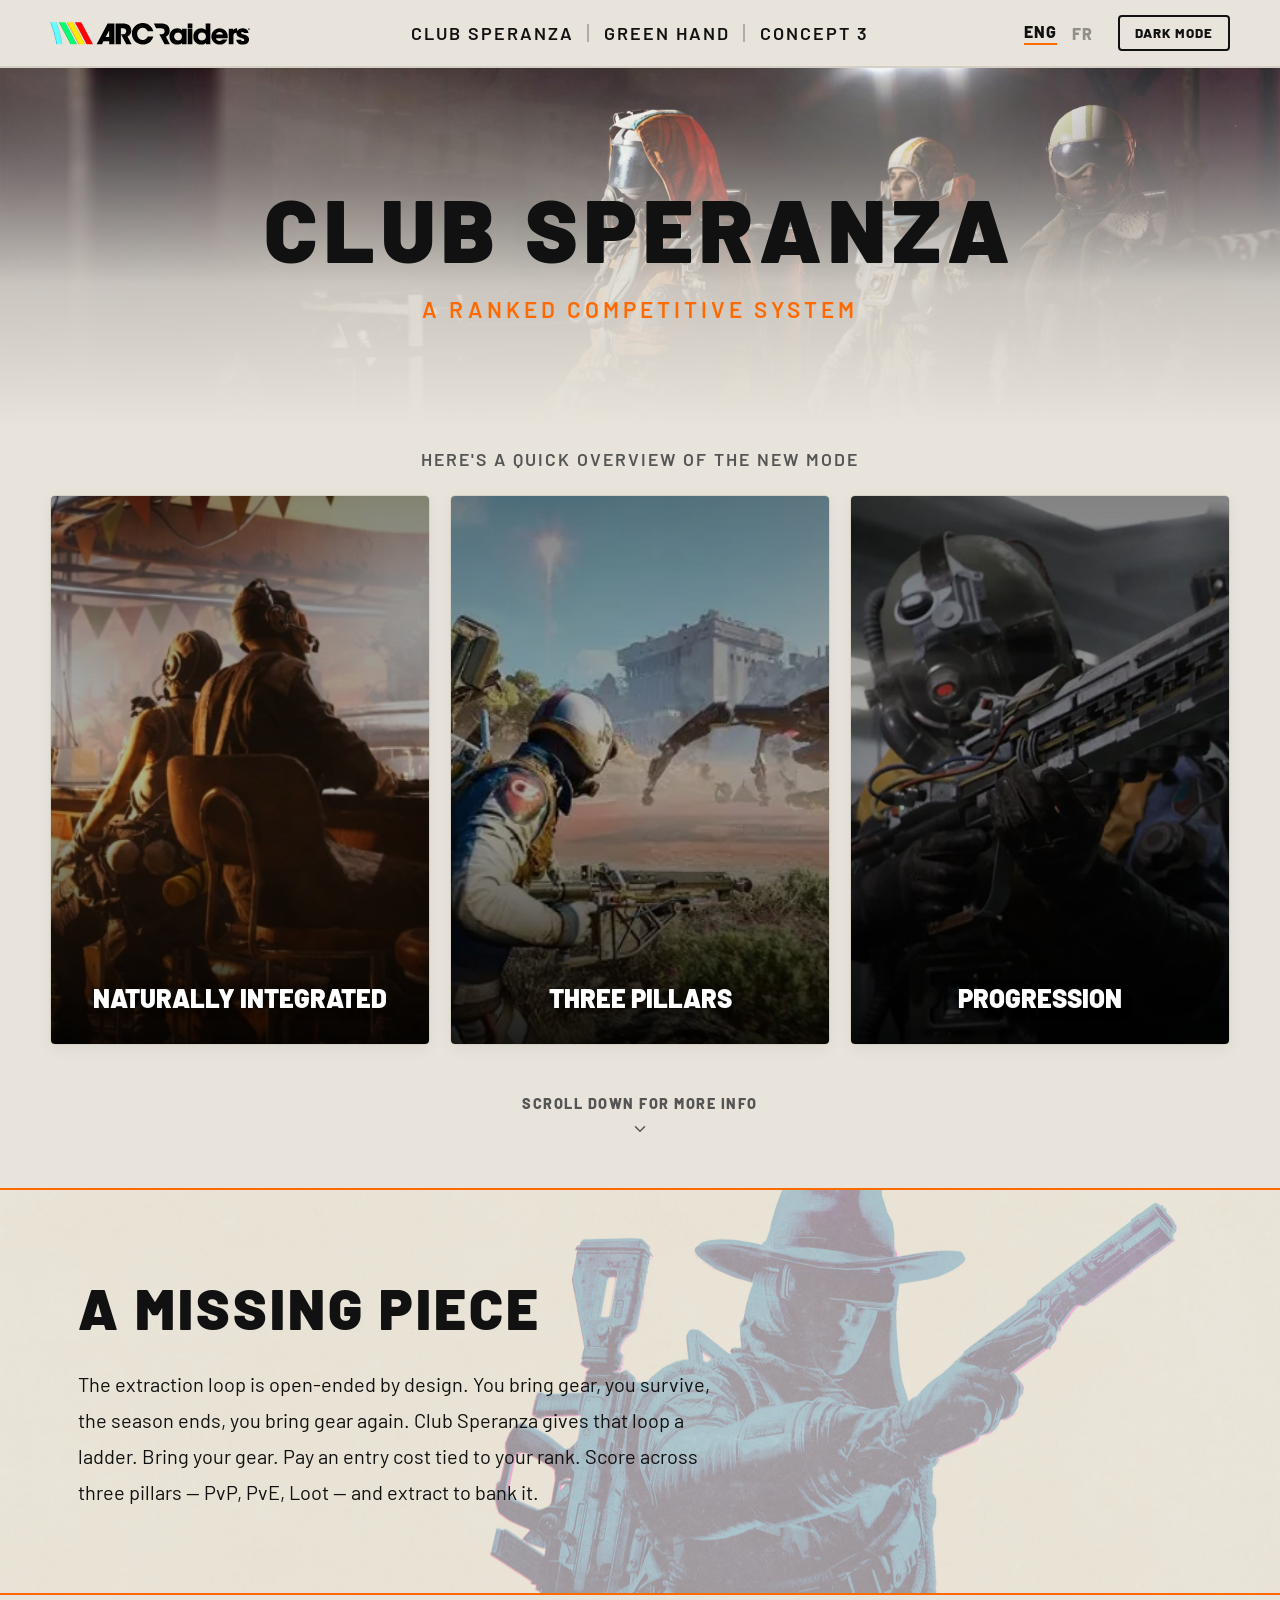
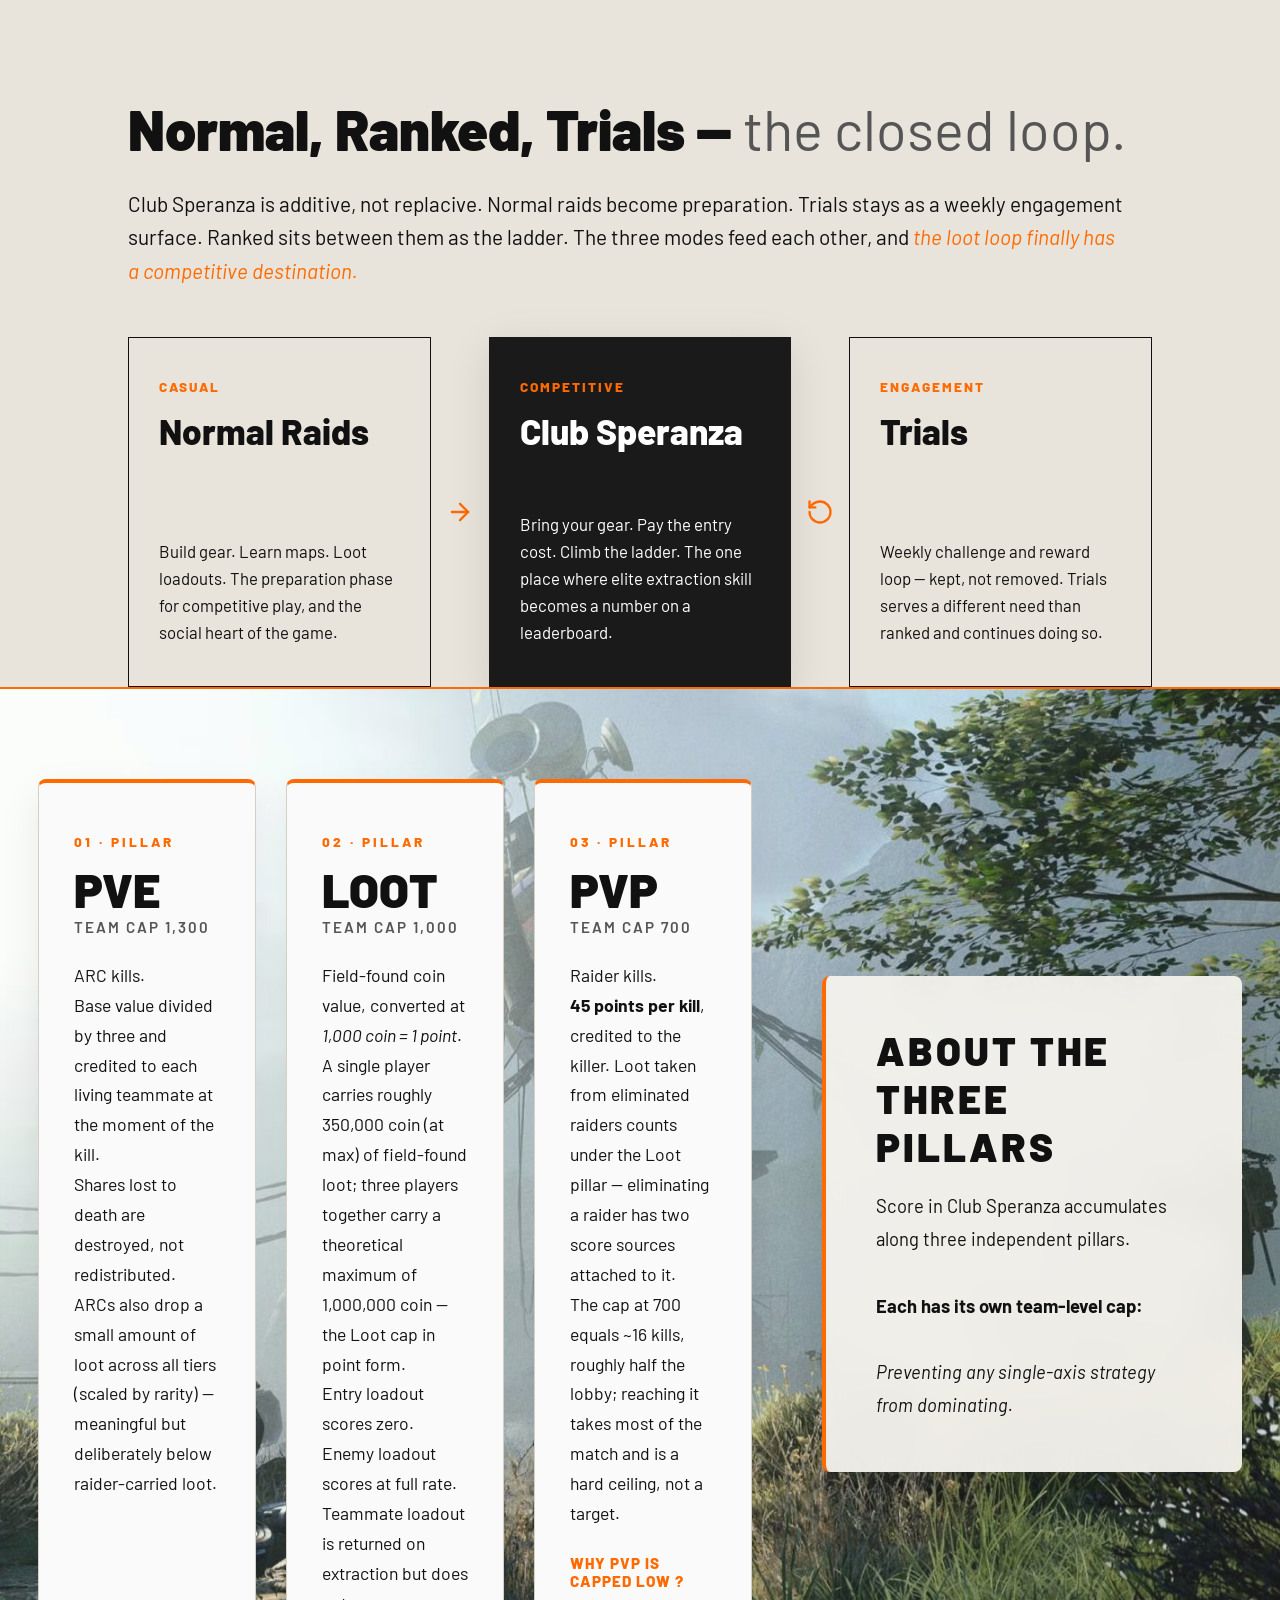
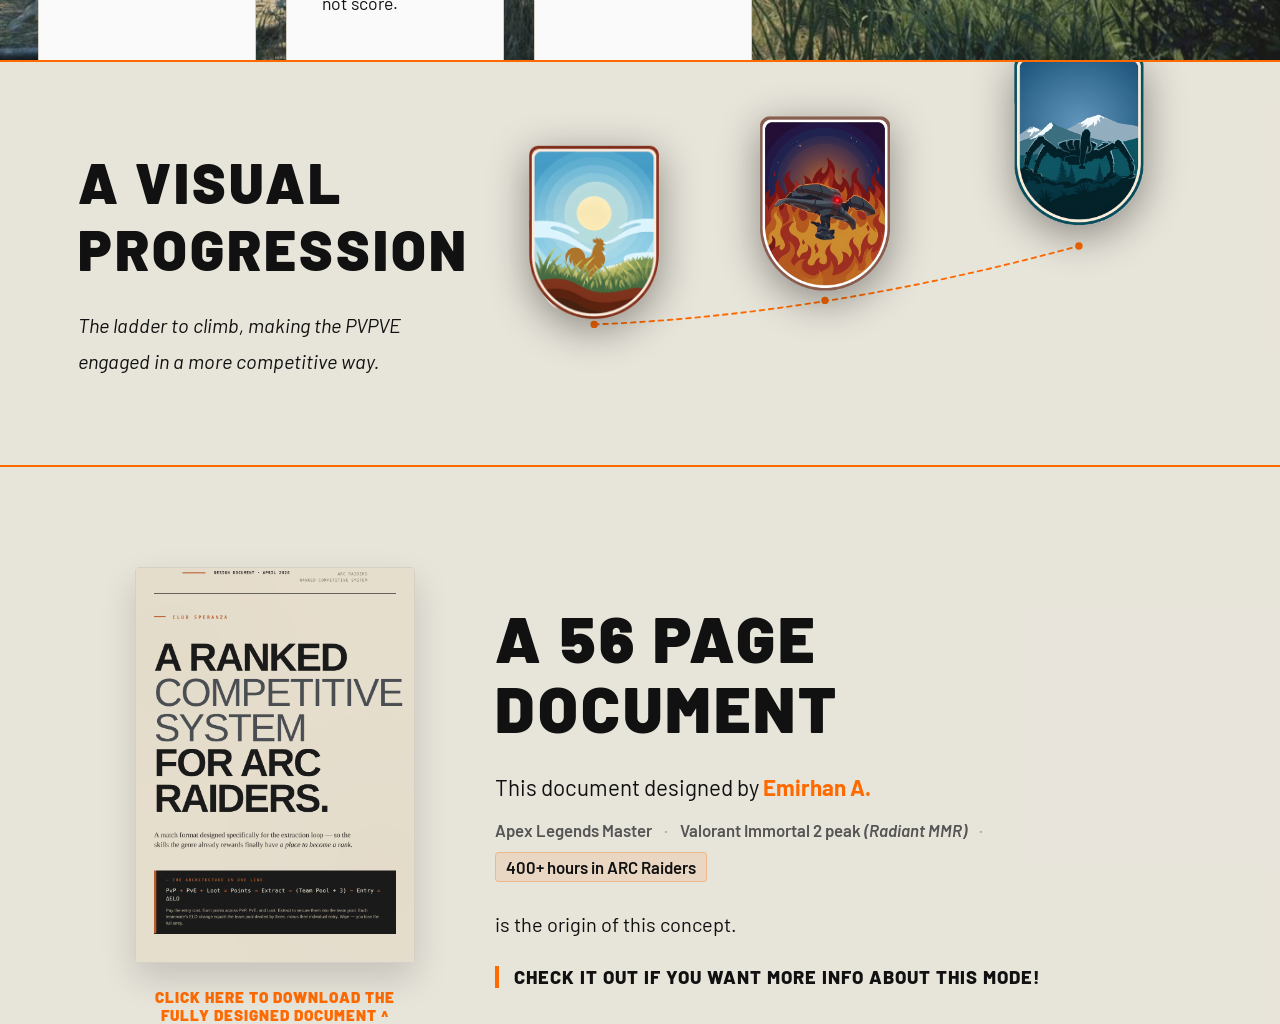
==== index.html @ 4059cde0 "first commit" ====
<!DOCTYPE html>
<html lang="en">
<head>
    <meta charset="UTF-8">
    <meta name="viewport" content="width=device-width, initial-scale=1.0">
    <title>Concepts | Arc Raiders</title>
    
    <link rel="preconnect" href="https://fonts.googleapis.com">
    <link rel="preconnect" href="https://fonts.gstatic.com" crossorigin>
    <link href="https://fonts.googleapis.com/css2?family=Barlow:wght@400;500;600;800;900&display=swap" rel="stylesheet">
    
    <link rel="stylesheet" href="style.css">
</head>
<body>

<nav>
        <div class="nav-logo-container">
            <div class="dynamic-logo"></div>
        </div>
<div class="nav-links">
    <a href="index.html" class="nav-speranza">Club Speranza</a>
    <a href="concept2.html" class="nav-concept2">Green Hand</a>
    <a href="concept3.html" class="nav-concept3">Concept 3</a>
</div>
        <div class="nav-spacer" style="display: flex; align-items: center; justify-content: flex-end;">
            <div class="lang-flags">
                <span class="flag active" title="English">ENG</span>
                <a href="index-fr.html" style="text-decoration: none; color: inherit;">
                    <span class="flag" title="Français">FR</span>
                </a>
            </div>
            <button class="theme-btn" id="theme-toggle">Dark Mode</button>
        </div>
    </nav>

    <header class="hero-container">
        <div class="hero-bg"></div>
        <h1>Club Speranza</h1>
        <h2>A RANKED COMPETITIVE SYSTEM</h2>
    </header>

    <div class="overview-text">
        here's a quick overview of the new mode
    </div>

    <section class="concept-grid" id="grid">
        <div class="card" style="--card-bg-img: url('HC1.webp');">
            <h3>NATURALLY INTEGRATED</h3>
            <div class="card-info">
                <p>New mode<br>Trials still exist</p>
                <p style="margin-top: 15px; font-size: 0.85em; color: var(--accent);">Click to read more</p>
            </div>
        </div>

        <div class="card" style="--card-bg-img: url('HC2.webp');">
            <h3>THREE PILLARS</h3>
            <div class="card-info">
                <p>Player Vs Environment<br>Player Vs Player<br>Looting</p>
                <p style="margin-top: 15px; font-size: 0.85em; color: var(--accent);">Click to read more</p>
            </div>
        </div>
        
        <div class="card" style="--card-bg-img: url('HC3.webp');">
            <h3>PROGRESSION</h3>
            <div class="card-info">
                <p>A ladder to show your skills<br>Engaging the PVP community</p>
                <p style="margin-top: 15px; font-size: 0.85em; color: var(--accent);">Click to read more</p>
            </div>
        </div>
    </section>

    <div class="scroll-indicator">
        <span>scroll down for more info</span>
        <svg viewBox="0 0 24 24" fill="none" stroke="currentColor" stroke-width="2" stroke-linecap="round" stroke-linejoin="round">
            <polyline points="6 9 12 15 18 9"></polyline>
        </svg>
    </div>

    <!-- FENÊTRE 1 -->
    <section class="info-section align-left" style="background: url('three_pillars_info.png') center 15%/cover no-repeat;">
        <div class="info-content">
            <h2>A MISSING PIECE</h2>
            <p class="intro-text">The extraction loop is open-ended by design. You bring gear, you survive, the season ends, you bring gear again. Club Speranza gives that loop a ladder. Bring your gear. Pay an entry cost tied to your rank. Score across three pillars — PvP, PvE, Loot — and extract to bank it.</p>
        </div>
    </section>

    <!-- FENÊTRE TRIALS -->
    <section id="section-trials" class="info-section align-center window-trials">
        <div class="info-content">
            <div class="trials-header">
                <h2 class="trials-title">Normal, Ranked, Trials &mdash; <span>the closed loop.</span></h2>
                <p class="trials-desc">Club Speranza is additive, not replacive. Normal raids become preparation. Trials stays as a weekly engagement surface. Ranked sits between them as the ladder. The three modes feed each other, and <em>the loot loop finally has a competitive destination.</em></p>
            </div>
            
            <div class="loop-container">
                <div class="loop-card light">
                    <div class="loop-card-eyebrow">CASUAL</div>
                    <h4>Normal Raids</h4>
                    <p>Build gear. Learn maps. Loot loadouts. The preparation phase for competitive play, and the social heart of the game.</p>
                </div>
                
                <div class="loop-connector">
                    <svg viewBox="0 0 24 24" fill="none" stroke="currentColor" stroke-width="2" stroke-linecap="round" stroke-linejoin="round">
                        <line x1="5" y1="12" x2="19" y2="12"></line>
                        <polyline points="12 5 19 12 12 19"></polyline>
                    </svg>
                </div>
                
                <div class="loop-card dark">
                    <div class="loop-card-eyebrow">COMPETITIVE</div>
                    <h4>Club Speranza</h4>
                    <p>Bring your gear. Pay the entry cost. Climb the ladder. The one place where elite extraction skill becomes a number on a leaderboard.</p>
                </div>
                
                <div class="loop-connector">
                    <svg viewBox="0 0 24 24" fill="none" stroke="currentColor" stroke-width="2" stroke-linecap="round" stroke-linejoin="round">
                        <path d="M3 12a9 9 0 1 0 9-9 9.75 9.75 0 0 0-6.74 2.74L3 8"></path>
                        <path d="M3 3v5h5"></path>
                    </svg>
                </div>
                
                <div class="loop-card light">
                    <div class="loop-card-eyebrow">ENGAGEMENT</div>
                    <h4>Trials</h4>
                    <p>Weekly challenge and reward loop &mdash; kept, not removed. Trials serves a different need than ranked and continues doing so.</p>
                </div>
            </div>
        </div>
    </section>

    <!-- FENÊTRE 2 (Piliers) -->
    <section id="section-pillars" class="info-section align-center window-2" style="background: url('window2_BG.avif') center/cover no-repeat;">
        <div class="info-content">
            <div class="window-2-layout">
                <div class="schema-container">
                    <div class="schema-column">
                        <div class="schema-eyebrow">01 &middot; PILLAR</div>
                        <h3 class="schema-title">PVE</h3>
                        <div class="schema-subtitle">TEAM CAP 1,300</div>
                        <p class="schema-text">ARC kills. <br> Base value divided by three and credited to each living teammate at the moment of the kill. <br> Shares lost to death are destroyed, not redistributed. <br> ARCs also drop a small amount of loot across all tiers (scaled by rarity) — meaningful but deliberately below raider-carried loot.</p>
                    </div>
                    
                    <div class="schema-column">
                        <div class="schema-eyebrow">02 &middot; PILLAR</div>
                        <h3 class="schema-title">LOOT</h3>
                        <div class="schema-subtitle">TEAM CAP 1,000</div>
                        <p class="schema-text">Field-found coin value, converted at <em>1,000 coin = 1 point</em>.<br> A single player carries roughly 350,000 coin (at max) of field-found loot; three players together carry a theoretical maximum of 1,000,000 coin — the Loot cap in point form. <br> Entry loadout scores zero. Enemy loadout scores at full rate. Teammate loadout is returned on extraction but does not score.</p>
                    </div>

                    <div class="schema-column">
                        <div class="schema-eyebrow">03 &middot; PILLAR</div>
                        <h3 class="schema-title">PVP</h3>
                        <div class="schema-subtitle">TEAM CAP 700</div>
                        <p class="schema-text">Raider kills. <br><strong>45 points per kill</strong>, credited to the killer. Loot taken from eliminated raiders counts under the Loot pillar — eliminating a raider has two score sources attached to it. <br>The cap at 700 equals ~16 kills, roughly half the lobby; reaching it takes most of the match and is a hard ceiling, not a target.</p>
                        <a class="pvp-link" id="openModalBtn">WHY PVP IS CAPPED LOW ?</a>
                    </div>
                </div>

                <div class="glass-panel">
                    <h2>ABOUT THE THREE PILLARS</h2>
                    <p class="intro-text">Score in Club Speranza accumulates along three independent pillars. <br><br> <strong> Each has its own team-level cap: </strong> <br> <br> <em>Preventing any single-axis strategy from dominating. </em></p>
                </div>
            </div>
        </div>
    </section>

    <!-- FENÊTRE 3 (Progression Visuelle) -->
    <section id="section-progression" class="info-section align-left" style="background: url('image_fenetre_3.jpg') center/cover no-repeat;">
        <div class="info-content progression-layout" style="max-width: 1600px; width: 100%;">
            <div class="progression-text">
                <h2>A VISUAL PROGRESSION</h2>
                <p class="intro-text"> <em>The ladder to climb, making the PVPVE engaged in a more competitive way.</em> </p>
            </div>

            <div class="progression-visual">
                <svg class="progression-svg" viewBox="0 0 1200 300" fill="none" xmlns="http://www.w3.org/2000/svg">
                    <path d="M100 250 Q 600 230 1150 80" stroke="var(--accent)" stroke-width="4" stroke-linecap="round" stroke-dasharray="10 10" />
                    <circle cx="100" cy="250" r="8" fill="var(--accent)" />
                    <circle cx="600" cy="198" r="8" fill="var(--accent)" />
                    <circle cx="1150" cy="80" r="8" fill="var(--accent)" />
                </svg>
                <div class="rank-node node-1"><img src="rank1.png" alt="Rank 1"></div>
                <div class="rank-node node-2"><img src="rank2.png" alt="Rank 2"></div>
                <div class="rank-node node-3"><img src="rank3.png" alt="Rank 3"></div>
            </div>
        </div>
    </section>

    <!-- FENÊTRE 4 (DOCUMENT REFORMATÉ) -->
    <section class="info-section align-center" style="background: url('image_fenetre_4.jpg') center/cover no-repeat;">
        <div class="info-content document-layout" style="max-width: 1400px; width: 100%;">
            <div class="doc-preview-wrapper">
                <a href="https://verbena-feet-dc8.notion.site/CLUB-SPERANZA-34d575282c1d80d6af1ee94a0f408c56" class="doc-image-link" target="_blank">
                    <img src="FullDoc.png" alt="Document Preview" class="doc-image">
                </a>
                <span class="doc-caption">CLICK HERE TO DOWNLOAD THE FULLY DESIGNED DOCUMENT ^</span>
            </div>

            <div class="doc-text-wrapper">
                <h2>A 56 PAGE<br>DOCUMENT</h2>
                <p class="doc-author">This document designed by <strong>Emirhan A.</strong></p>
                <div class="doc-credentials">
                    <span>Apex Legends Master</span>
                    <span class="dot">&middot;</span>
                    <span>Valorant Immortal 2 peak <em>(Radiant MMR)</em></span>
                    <span class="dot">&middot;</span>
                    <span class="highlight">400+ hours in ARC Raiders</span>
                </div>
                <p class="doc-body-text">is the origin of this concept.</p>
                <p class="doc-cta-text">Check it out if you want more info about this mode!</p>
            </div>
        </div>
    </section>

    <!-- MODAL -->
    <div id="pvpModal" class="modal">
        <div class="modal-content">
            <span class="close-btn" id="closeModalBtn">&times;</span>
            <div class="modal-title"><span>WHY PVP IS CAPPED LOW</span> &ndash; NATURAL CONTACT, NOT A FARMING SURFACE</div>
            <p class="modal-text">The lowest cap is deliberate. PvP is designed as <em>natural contact</em>, not a strategy. Kills happen because teams rotate, courier, intercept — not because a team chose PvP as its scoring path. If PvP were uncapped or the highest pillar, the mode collapses into a team-deathmatch where raider-killing is the only thing that matters; the rest of the system becomes decoration. The cap ratio (PvE 1,300 > Loot 1,000 > PvP 700) teaches the player which axis to prioritise without ever writing a rule. A team that plays all three pillars together beats a team that leans on any one.</p>
        </div>
    </div>

    <!-- NAVIGATION FLOTTANTE -->
    <div class="floating-nav" id="floatingNav">
        <div class="nav-dot" data-target="section-trials"><span class="dot-label">Naturally Integrated</span></div>
        <div class="nav-dot" data-target="section-pillars"><span class="dot-label">Three Pillars</span></div>
        <div class="nav-dot" data-target="section-progression"><span class="dot-label">Progression</span></div>
    </div>

    <script>
        const cards = document.querySelectorAll('.card');
        cards.forEach((card, index) => {
            card.addEventListener('click', function(e) {
                const targets = ['section-trials', 'section-pillars', 'section-progression'];
                const targetElement = document.getElementById(targets[index]);
                if (targetElement) { targetElement.scrollIntoView({ behavior: 'smooth', block: 'center' }); }
            });
        });

        const themeToggleBtn = document.getElementById('theme-toggle');
        themeToggleBtn.addEventListener('click', function() {
            document.body.classList.toggle('dark-theme');
            themeToggleBtn.textContent = document.body.classList.contains('dark-theme') ? 'Light Mode' : 'Dark Mode';
        });

        const infoContents = document.querySelectorAll('.info-content');
        const observerOptions = { root: null, rootMargin: '0px', threshold: 0.1 };
        const observer = new IntersectionObserver((entries) => {
            entries.forEach(entry => {
                if (entry.isIntersecting) { entry.target.classList.add('is-visible'); } 
                else { entry.target.classList.remove('is-visible'); }
            });
        }, observerOptions);
        infoContents.forEach(content => observer.observe(content));

        const modal = document.getElementById("pvpModal");
        const openBtn = document.getElementById("openModalBtn");
        const closeBtn = document.getElementById("closeModalBtn");
        if(openBtn) { openBtn.addEventListener('click', (e) => { e.preventDefault(); modal.classList.add('show'); }); }
        closeBtn.addEventListener('click', () => modal.classList.remove('show'));
        window.addEventListener('click', (e) => { if (e.target === modal) modal.classList.remove('show'); });

        const floatingNav = document.getElementById('floatingNav');
        const scrollIndicator = document.querySelector('.scroll-indicator');
        const navDots = document.querySelectorAll('.nav-dot');
        const sections = [ document.getElementById('section-trials'), document.getElementById('section-pillars'), document.getElementById('section-progression') ];

        window.addEventListener('scroll', () => {
            if (scrollIndicator.getBoundingClientRect().top < 0) { floatingNav.classList.add('is-visible'); } 
            else { floatingNav.classList.remove('is-visible'); }

            let currentSectionId = '';
            sections.forEach(section => {
                if (!section) return;
                if (pageYOffset >= (section.offsetTop - window.innerHeight / 2)) { currentSectionId = section.getAttribute('id'); }
            });

            navDots.forEach(dot => {
                dot.classList.remove('active');
                if (dot.getAttribute('data-target') === currentSectionId) { dot.classList.add('active'); }
            });
        });

        navDots.forEach(dot => {
            dot.addEventListener('click', () => {
                const targetSection = document.getElementById(dot.getAttribute('data-target'));
                if (targetSection) { targetSection.scrollIntoView({ behavior: 'smooth', block: 'center' }); }
            });
        });
    </script>
</body>
</html>
---- style.css ----
/* --- VARIABLES CSS --- */
/* --- VARIABLES GLOBALES --- */
:root {
    /* Uniquement les chiffres ici */
    --accent-rgb: 255, 106, 0; 
    
    --bg-main: #E8E4DB;
    --text-main: #111111;
    --text-muted: #555555;
    --nav-bg: #E8E4DB;
    --nav-border: #D5D0C5;
    --nav-separator: #B0ADA5;
    --card-bg-closed: #FAFAFA;
    --card-border: #D5D0C5;
    --hero-grad-top: rgba(232, 228, 219, 0); 
    --hero-grad-bottom: rgba(232, 228, 219, 1);
    --info-overlay: rgba(232, 228, 219, 0.60); 
    --shadow-light: rgba(0, 0, 0, 0.05);
    --logo-image: url('logo-noir.svg'); 
    --glass-bg: rgba(245, 243, 238, 0.95);
}

/* --- LE SECRET EST ICI : Le calcul se fait sur le body --- */
body {
    --accent: rgb(var(--accent-rgb));
    --shadow-strong: rgba(var(--accent-rgb), 0.15);
    
    font-family: 'Barlow', sans-serif; 
    background-color: var(--bg-main); 
    color: var(--text-main);
    overflow-x: hidden;
    overflow-y: scroll; 
    transition: background-color 0.4s ease, color 0.4s ease; 
}

body.dark-theme {
    --bg-main: #0a0a0a;
    --text-main: #f4f4f4;
    --text-muted: #aaaaaa;
    --nav-bg: #111111;
    --nav-border: #333333;
    --nav-separator: #555555;
    --card-bg-closed: #1a1a1a;
    --card-border: #333333;
    --hero-grad-top: rgba(10, 10, 10, 0);
    --hero-grad-bottom: rgba(10, 10, 10, 1);
    --info-overlay: rgba(10, 10, 10, 0.60); 
    --shadow-light: rgba(0, 0, 0, 0.2);
    /* Recalcul de l'ombre en mode sombre[cite: 7] */
    --shadow-strong: rgba(var(--accent-rgb), 0.25); 
    --logo-image: url('logo-blanc.svg'); 
    --glass-bg: rgba(17, 17, 17, 0.95);
}

/* --- RESET ET POLICES --- */
* { margin: 0; padding: 0; box-sizing: border-box; }
html { scroll-behavior: smooth; }
body {
    font-family: 'Barlow', sans-serif; 
    background-color: var(--bg-main); 
    color: var(--text-main);
    overflow-x: hidden;
    overflow-y: scroll; 
    transition: background-color 0.4s ease, color 0.4s ease; 
}

/* --- BARRE DE SLIDE --- */
::-webkit-scrollbar { width: 8px; }
::-webkit-scrollbar-track { background: var(--nav-bg); border-left: 1px solid var(--nav-border); }
::-webkit-scrollbar-thumb { background: var(--accent); border-radius: 0; }
::-webkit-scrollbar-thumb:hover { 
    background: rgba(var(--accent-rgb), 0.8); 
}



/* -------------------------------------------------------------- */



/* Thème spécifique pour la Greenhouse */
.theme-greenhouse {
    --accent-rgb: 67, 192, 92;
}



/* -------------------------------------------------------------- */





/* --- COULEURS DE SURVOL SPÉCIFIQUES --- */

/* Club Speranza devient Orange au survol */
.nav-speranza:hover { 
    color: #ff6a00 !important; 
}

/* Concept 2 devient Vert au survol */
.nav-concept2:hover { 
    color: #43c05c !important; 
}

/* Concept 3 (exemple en Bleu raider) au survol */
.nav-concept3:hover { 
    color: #00a2ed !important; 
}














/* --- BARRE DE NAVIGATION --- */
nav {
    background-color: var(--nav-bg);
    padding: 15px 50px;
    display: flex;
    justify-content: space-between; 
    align-items: center;
    border-bottom: 2px solid var(--nav-border);
    position: sticky;
    top: 0;
    z-index: 100;
    transition: background-color 0.4s ease, border-color 0.4s ease;
}

.nav-logo-container { flex: 1; display: flex; justify-content: flex-start; }

.dynamic-logo { 
    height: 35px;
    width: 200px; 
    background-image: var(--logo-image);
    background-size: contain; 
    background-repeat: no-repeat;
    background-position: left center;
    transition: background-image 0.4s ease;
}

.nav-links { display: flex; align-items: center; gap: 30px; }
.nav-links a {
    color: var(--text-main);
    text-decoration: none; 
    text-transform: uppercase;
    letter-spacing: 2px; 
    font-size: 18px; 
    font-weight: 600; 
    transition: color 0.3s; 
    position: relative;
}
.nav-links a:hover { color: var(--accent); }
.nav-links a:not(:last-child)::after {
    content: ""; position: absolute; right: -15px; top: 50%;
    transform: translateY(-50%); height: 18px; width: 2px; 
    background-color: var(--nav-separator);
    transition: background-color 0.4s ease;
}

.nav-spacer { flex: 1; display: flex; justify-content: flex-end; }

.theme-btn {
    background: transparent; border: 2px solid var(--text-main); color: var(--text-main);
    padding: 8px 15px; font-family: 'Barlow', sans-serif; font-weight: 800;
    text-transform: uppercase; letter-spacing: 1px; cursor: pointer;
    border-radius: 4px; transition: all 0.3s ease;
}
.theme-btn:hover { background-color: var(--text-main); color: var(--bg-main); }

/* --- HERO SECTION --- */
.hero-container {
    position: relative;
    height: 40vh; 
    display: flex; flex-direction: column; justify-content: center;
    align-items: center; text-align: center; padding: 20px;
    z-index: 1;
}

.hero-bg {
    position: absolute; top: 0; left: 0; right: 0; bottom: 0;
    background-image: url('club_speranza_BG.jpg');
    background-size: cover; 
    background-position: center 40%; 
    z-index: -2;
}

.hero-container::before {
    content: ''; position: absolute; top: 0; left: 0; right: 0; bottom: 0;
    background: linear-gradient(to bottom, rgba(232, 228, 219, 0) 0%, rgba(232, 228, 219, 0.85) 60%, rgba(232, 228, 219, 1) 100%);
    z-index: -1; opacity: 1; transition: opacity 0.5s ease;
}

.hero-container::after {
    content: ''; position: absolute; top: 0; left: 0; right: 0; bottom: 0;
    background: linear-gradient(to bottom, rgba(10, 10, 10, 0) 0%, rgba(10, 10, 10, 0.85) 60%, rgba(10, 10, 10, 1) 100%);
    z-index: -1; opacity: 0; transition: opacity 0.5s ease;
}

body.dark-theme .hero-container::before { opacity: 0; }
body.dark-theme .hero-container::after { opacity: 1; }

.hero-container h1 { 
    font-size: 5.5rem; 
    text-transform: uppercase; letter-spacing: 6px; font-weight: 900; 
    margin-bottom: 15px; 
    color: var(--text-main); transition: color 0.4s ease; position: relative; z-index: 2;
}

.hero-container h2 { 
    font-size: 1.4rem; 
    color: var(--accent); 
    font-weight: 600; 
    text-transform: uppercase; 
    letter-spacing: 4px; 
    position: relative; z-index: 2;
}

/* --- TEXTES D'INDICATION --- */
.overview-text {
    text-align: center; font-size: 1.1rem; color: var(--text-muted);
    text-transform: uppercase; letter-spacing: 2px; 
    font-weight: 600; 
    margin-top: 20px; margin-bottom: 25px; 
    transition: color 0.4s ease;
}

.scroll-indicator {
    text-align: center; margin-top: 20px; margin-bottom: 50px; display: flex;
    flex-direction: column; align-items: center; gap: 8px; color: var(--text-muted);
    text-transform: uppercase; letter-spacing: 1.5px; font-size: 0.9rem;
    font-weight: 800; transition: color 0.4s ease; animation: bounce 2s infinite; 
}
.scroll-indicator svg { width: 18px; height: 18px; }

@keyframes bounce {
    0%, 20%, 50%, 80%, 100% { transform: translateY(0); }
    40% { transform: translateY(-8px); }
    60% { transform: translateY(-4px); }
}

/* --- CASES INTERACTIVES --- */
.concept-grid {
    display: flex; flex-wrap: nowrap; gap: 20px; 
    padding: 0px 50px 30px 50px; 
    justify-content: center; align-items: center; width: 100%; max-width: 1700px; margin: 0 auto;
}

.card {
    background-color: var(--card-bg-closed); width: 400px; height: 550px; 
    border: 1px solid var(--card-border); border-radius: 5px; padding: 30px; 
    display: flex; flex-direction: column; cursor: pointer;
    transition: background-color 0.4s ease, border-color 0.4s ease, box-shadow 0.4s ease;
    position: relative; overflow: hidden; transform: translateZ(0); 
    box-shadow: 0 4px 15px var(--shadow-light);
}

.card::before {
    content: ''; position: absolute;
    top: -5%; left: -5%; width: 110%; height: 110%;
    background-image: linear-gradient(to top, rgba(0,0,0,0.95) 0%, rgba(0,0,0,0.3) 50%, rgba(0,0,0,0.5) 100%), var(--card-bg-img, none);
    background-size: cover; background-position: center;
    opacity: 1; filter: blur(0px); transition: opacity 0.6s ease, filter 0.6s ease; z-index: 0;
}

.card > * { position: relative; z-index: 1; }

.card:hover { border-color: var(--accent); box-shadow: 0 10px 40px var(--shadow-strong); }

.card h3 { 
    margin-top: auto; margin-bottom: 0; font-size: 1.6rem; font-weight: 900; 
    text-transform: uppercase; white-space: normal; line-height: 1.2;
    transition: all 0.4s ease; text-align: center; width: 100%; color: #ffffff; text-shadow: 0 2px 10px rgba(0,0,0,0.8); 
}

.card:hover h3 { margin-bottom: 10px; }

.card-info {
    max-height: 0; opacity: 0; overflow: hidden; transform: translateY(10px); 
    transition: all 0.4s ease; text-align: center; width: 100%; color: #eeeeee; font-size: 1.1rem;
}

.card:hover .card-info { max-height: 150px; opacity: 1; transform: translateY(0); }

.card p { font-weight: 400; line-height: 1.5; white-space: normal; }

/* --- SECTIONS INFO MULTIPLES --- */
.info-section {
    position: relative;
    min-height: 45vh; 
    display: flex;
    flex-direction: column;
    justify-content: center;
    padding: 50px 10%; 
    border-top: 2px solid var(--accent); 
    background-color: var(--bg-main); 
    overflow: hidden; 
}

/* --- Modification de l'overlay dans style.css --- */
.info-section::before {
    content: '';
    position: absolute;
    top: 0;
    left: 0;
    right: 0;
    bottom: 0;
    background-color: var(--info-overlay);
    /* Utilise la variable ou 1 par défaut */
    opacity: var(--section-opacity, 1); 
    z-index: 1;
    transition: background-color 0.4s ease, opacity 0.4s ease;
}

.info-section.window-2 {
    min-height: 70vh;
    padding: 40px 2%; 
}

.info-section.window-2::before { background-color: rgba(232, 228, 219, 0.1); }
body.dark-theme .info-section.window-2::before { background-color: rgba(10, 10, 10, 0.2); }

.info-section.align-left { align-items: flex-start; text-align: left; }
.info-section.align-right { align-items: flex-end; text-align: right; }
.info-section.align-center { align-items: center; text-align: left; }

.info-content {
    position: relative;
    z-index: 2; 
    max-width: 650px; 
    opacity: 0;
    transition: opacity 0.8s cubic-bezier(0.25, 0.8, 0.25, 1),
                transform 0.8s cubic-bezier(0.25, 0.8, 0.25, 1);
}

.info-section.align-left .info-content { transform: translateX(-50px); }
.info-section.align-right .info-content { transform: translateX(50px); }
.info-section.align-center .info-content { transform: translateY(50px); max-width: 1850px; width: 98%; }

.info-content.is-visible {
    opacity: 1;
    transform: translate(0);
}

.info-content h2 {
    font-size: 3.5rem; text-transform: uppercase; font-weight: 900;
    letter-spacing: 3px; margin-bottom: 25px; 
    color: var(--text-main); transition: color 0.4s ease;
}

.info-content p.intro-text {
    font-size: 1.25rem; line-height: 1.8; 
    color: var(--text-main); transition: color 0.4s ease;
}

/* --- FENÊTRE TRIALS --- */
.info-section.window-trials {
    min-height: 60vh;
    background-color: var(--bg-main);
}

.info-section.window-trials::before {
    background-color: transparent; 
}

.info-section.window-trials .info-content {
    max-width: 1200px;
    width: 100%;
    text-align: left; 
}

.trials-header {
    margin-bottom: 50px;
}

.info-content h2.trials-title {
    font-size: 3.5rem;
    font-weight: 900;
    color: var(--text-main);
    margin-bottom: 25px;
    text-transform: none; 
    letter-spacing: normal;
}

.info-content h2.trials-title span {
    font-weight: 400;
    color: var(--text-muted);
}

.trials-desc {
    font-size: 1.3rem;
    line-height: 1.6;
    color: var(--text-main);
    max-width: 1000px;
}

.trials-desc em {
    color: var(--accent);
    font-style: italic;
}

.loop-container {
    display: flex;
    align-items: center;
    justify-content: space-between;
    gap: 15px;
    width: 100%;
    margin-top: 50px;
}

.loop-card {
    flex: 1;
    min-height: 350px;
    padding: 40px 30px;
    display: flex;
    flex-direction: column;
    transition: all 0.4s ease;
}

.loop-card h4 {
    font-size: 2.2rem;
    font-weight: 800;
    margin-bottom: auto; 
}

.loop-card p {
    font-size: 1.05rem;
    line-height: 1.6;
    margin-top: 40px;
}

.loop-card.light {
    background-color: transparent;
    color: var(--text-main);
    border: 1px solid var(--text-main);
}

body.dark-theme .loop-card.light {
    border-color: var(--card-border);
}

/* --- INVERSION DU DARK/LIGHT POUR LA CARTE CENTRALE --- */
.loop-card.dark {
    background-color: #1a1a1a;
    color: #ffffff;
    border: 1px solid transparent;
    box-shadow: 0 10px 40px rgba(0,0,0,0.1);
}

body.dark-theme .loop-card.dark {
    background-color: #FAFAFA; 
    color: #111111; 
    border: 1px solid var(--accent); 
    box-shadow: 0 10px 40px rgba(255, 106, 0, 0.2);
}

.loop-card-eyebrow {
    color: var(--accent);
    font-size: 0.85rem;
    font-weight: 800;
    letter-spacing: 2px;
    text-transform: uppercase;
    margin-bottom: 15px;
}

.loop-connector {
    display: flex;
    align-items: center;
    justify-content: center;
    color: var(--accent);
}

.loop-connector svg {
    width: 28px;
    height: 28px;
}

@media (max-width: 1000px) {
    .loop-container {
        flex-direction: column;
    }
    .loop-card {
        width: 100%;
        min-height: auto;
    }
    .loop-connector {
        transform: rotate(90deg);
        margin: 15px 0;
    }
}

/* --- NOUVEAU LAYOUT FENÊTRE 2 --- */
.window-2-layout {
    display: flex;
    align-items: center;
    gap: 70px;
    width: 100%;
    justify-content: space-between;
}

.schema-container {
    display: flex; 
    gap: 30px; 
    flex: 2.8; 
}

.schema-column {
    flex: 1;
    background-color: var(--card-bg-closed); 
    border: 1px solid var(--card-border);
    border-top: 4px solid var(--accent); 
    border-radius: 8px;
    padding: 50px 35px; 
    box-shadow: 0 15px 40px rgba(0, 0, 0, 0.08); 
    transition: background-color 0.4s ease, border-color 0.4s ease, box-shadow 0.4s ease;
    text-align: left;
}

body.dark-theme .schema-column {
    box-shadow: 0 15px 40px rgba(0, 0, 0, 0.5); 
}

.schema-eyebrow {
    color: var(--accent); font-size: 0.85rem; font-weight: 800;
    letter-spacing: 3px; text-transform: uppercase; margin-bottom: 10px;
}

.schema-title {
    font-size: 3rem; font-weight: 900; color: var(--text-main); margin: 0;
    text-transform: uppercase; transition: color 0.4s ease;
}

.schema-subtitle {
    font-size: 0.95rem; font-weight: 600; color: var(--text-muted);
    letter-spacing: 2px; text-transform: uppercase; margin-bottom: 25px; transition: color 0.4s ease;
}

.schema-text {
    font-size: 1.1rem; line-height: 1.7; color: var(--text-main); transition: color 0.4s ease;
}

.glass-panel {
    flex: 1; 
    min-width: 420px; 
    background-color: var(--glass-bg);
    backdrop-filter: blur(15px);
    padding: 50px; 
    border-radius: 8px;
    border-left: 4px solid var(--accent);
    box-shadow: 0 20px 50px rgba(0, 0, 0, 0.15);
    transition: background-color 0.4s ease, box-shadow 0.4s ease;
    text-align: left;
}

body.dark-theme .glass-panel {
    box-shadow: 0 20px 50px rgba(0, 0, 0, 0.5);
}

.glass-panel h2 {
    font-size: 2.5rem; margin-bottom: 20px;
}
.glass-panel p.intro-text {
    font-size: 1.15rem; margin: 0;
}

.pvp-link {
    display: inline-block; margin-top: 25px; color: var(--accent);
    font-weight: 800; font-size: 0.95rem; letter-spacing: 1px; text-transform: uppercase;
    cursor: pointer; text-decoration: none; border-bottom: 2px solid transparent; transition: border-color 0.3s ease;
}
.pvp-link:hover { border-bottom: 2px solid var(--accent); }

@media (max-width: 1200px) { 
    .window-2-layout { flex-direction: column-reverse; } 
    .schema-container { flex-direction: column; width: 100%; }
}

/* --- POP-UP MODAL PVP --- */
.modal {
    display: none; position: fixed; z-index: 1000; left: 0; top: 0;
    width: 100%; height: 100%; background-color: rgba(0,0,0,0.6);
    backdrop-filter: blur(5px); opacity: 0; transition: opacity 0.3s ease;
    justify-content: center; align-items: center;
}
.modal.show { display: flex; opacity: 1; }

.modal-content {
    background-color: var(--card-bg-closed); padding: 40px; border-radius: 5px;
    max-width: 800px; width: 90%; border-left: 6px solid var(--accent);
    position: relative; box-shadow: 0 20px 50px rgba(0,0,0,0.3);
    transform: translateY(20px); transition: transform 0.3s ease, background-color 0.4s ease;
}
.modal.show .modal-content { transform: translateY(0); }

.close-btn {
    position: absolute; top: 20px; right: 25px; font-size: 2rem; cursor: pointer; 
    color: var(--text-muted); transition: color 0.3s; line-height: 1;
}
.close-btn:hover { color: var(--accent); }

.modal-title {
    font-size: 1.2rem; font-weight: 800; color: var(--text-main); text-transform: uppercase;
    letter-spacing: 1px; margin-bottom: 20px; border-bottom: 1px solid var(--card-border);
    padding-bottom: 15px;
}
.modal-title span { color: var(--accent); }
.modal-text { font-size: 1.15rem; line-height: 1.8; color: var(--text-main); }

/* --- NAVIGATION FLOTTANTE --- */
.floating-nav {
    position: fixed;
    left: 30px; 
    top: 50%;
    transform: translateY(-50%);
    display: flex;
    flex-direction: column;
    gap: 25px;
    z-index: 1000;
    opacity: 0; 
    pointer-events: none; 
    transition: opacity 0.5s ease, transform 0.5s ease;
}

.floating-nav.is-visible {
    opacity: 1;
    pointer-events: auto;
}

.nav-dot {
    width: 14px;
    height: 14px;
    border-radius: 50%;
    background-color: var(--nav-separator);
    border: 2px solid transparent;
    cursor: pointer;
    position: relative;
    transition: all 0.3s ease;
}

.nav-dot:hover {
    background-color: var(--accent);
    transform: scale(1.2);
}

.nav-dot.active {
    background-color: var(--accent);
    border: 2px solid var(--bg-main);
    transform: scale(1.3);
    box-shadow: 0 0 0 2px var(--accent);
}

body.dark-theme .nav-dot.active {
    border-color: var(--bg-main);
}

/* Infobulles avec les titres */
.dot-label {
    position: absolute;
    left: 35px; 
    top: 50%;
    transform: translateY(-50%);
    background-color: var(--card-bg-closed);
    color: var(--text-main);
    padding: 6px 14px;
    border-radius: 4px;
    font-size: 0.85rem;
    font-weight: 800;
    text-transform: uppercase;
    letter-spacing: 1px;
    white-space: nowrap;
    opacity: 0;
    pointer-events: none;
    transition: opacity 0.3s ease, transform 0.3s ease;
    box-shadow: 0 4px 15px var(--shadow-light);
    border: 1px solid var(--card-border);
}

.nav-dot:hover .dot-label {
    opacity: 1;
    transform: translateY(-50%) translateX(10px); 
}

/* --- AJOUT : PROGRESSION VISUELLE (COURBE LIGNE ÉTIRÉE) --- */
.progression-layout {
    display: flex;
    align-items: center;
    justify-content: space-between;
    gap: 80px; 
    width: 100%;
}

.progression-text {
    flex: 0 0 25%; 
    max-width: 350px;
}

.progression-visual {
    flex: 1; 
    position: relative;
    width: 100%;
    padding-top: 30px; 
    margin-left: 40px; 
}

.progression-svg {
    width: 100%;
    height: auto;
    display: block;
}

.rank-node {
    position: absolute;
    transform: translate(-50%, -100%);
    display: flex;
    flex-direction: column;
    align-items: center;
    gap: 15px;
    transition: all 0.3s ease;
}

.rank-node img {
    width: 130px; 
    height: auto;
    filter: drop-shadow(0 10px 20px rgba(0,0,0,0.4));
    transition: transform 0.3s ease;
}

.rank-node:hover {
    z-index: 10;
}

.rank-node:hover img {
    transform: translateY(-15px) scale(1.10);
}

.node-1 { left: 8.3%; top: 83%; }
.node-2 { left: 50%; top: 66%; }
.node-3 { left: 95.8%; top: 27%; }

/* --- AJOUT : LAYOUT DOCUMENT (FENÊTRE 4) --- */
.document-layout {
    display: flex;
    align-items: center;
    justify-content: center;
    gap: 80px;
    width: 100%;
}

.doc-preview-wrapper {
    flex: 0 0 auto;
    display: flex;
    flex-direction: column;
    align-items: center;
}

.doc-image-link {
    display: block;
    width: 280px;
    aspect-ratio: 1 / 1.414; /* Format A4 Mathématique */
    background-color: var(--card-bg-closed);
    border: 1px solid var(--card-border);
    border-radius: 4px;
    box-shadow: 0 15px 35px rgba(0,0,0,0.15);
    transition: transform 0.4s ease, box-shadow 0.4s ease, border-color 0.4s ease;
    overflow: hidden;
    text-decoration: none;
    position: relative;
}

.doc-image-link:hover {
    transform: translateY(-8px);
    box-shadow: 0 25px 50px rgba(255, 106, 0, 0.2);
    border-color: var(--accent);
}

.doc-image {
    width: 100%;
    height: 100%;
    object-fit: cover;
}

.doc-caption {
    color: var(--accent);
    font-weight: 900;
    font-size: 0.95rem;
    text-transform: uppercase;
    letter-spacing: 1px;
    margin-top: 25px;
    text-align: center;
    max-width: 280px;
}

.doc-text-wrapper {
    flex: 1;
    max-width: 650px;
    text-align: left;
}

.doc-text-wrapper h2 {
    font-size: 4rem;
    line-height: 1.1;
    margin-bottom: 30px;
}

.doc-author {
    font-size: 1.4rem;
    margin-bottom: 20px;
    color: var(--text-main);
}

.doc-author strong {
    color: var(--accent);
}

.doc-credentials {
    display: flex;
    flex-wrap: wrap;
    gap: 12px;
    align-items: center;
    margin-bottom: 25px;
    font-size: 1.05rem;
    color: var(--text-muted);
    font-weight: 600;
}

.doc-credentials span.dot {
    color: var(--nav-separator);
}

.doc-credentials .highlight {
    color: var(--text-main);
    background-color: rgba(255, 106, 0, 0.1);
    padding: 4px 10px;
    border-radius: 4px;
    border: 1px solid rgba(255, 106, 0, 0.3);
}

.doc-body-text {
    font-size: 1.25rem;
    line-height: 1.7;
    margin-bottom: 25px;
}

.doc-cta-text {
    font-weight: 800;
    font-size: 1.15rem;
    color: var(--text-main);
    border-left: 4px solid var(--accent);
    padding-left: 15px;
    text-transform: uppercase;
    letter-spacing: 1px;
}

@media (max-width: 1100px) {
    .progression-layout {
        flex-direction: column;
        text-align: left;
    }
    .progression-text {
        max-width: 100%;
        margin-bottom: 40px;
    }
    .progression-visual {
        padding-top: 80px; 
        margin-left: 0;
        flex: 1;
    }
    .rank-node img { width: 90px; }
    
    .document-layout {
        flex-direction: column;
        text-align: left;
        gap: 50px;
    }
    .doc-text-wrapper h2 {
        font-size: 3rem;
    }
}

/* --- TRADUCTION / LANGUES --- */
.lang-flags {
    display: flex;
    gap: 15px;
    font-size: 1rem;
    font-weight: 800;
    margin-right: 25px;
    align-items: center;
}

.flag {
    cursor: pointer;
    opacity: 0.4;
    transition: opacity 0.3s ease, color 0.3s ease;
    color: var(--text-main);
    letter-spacing: 1px;
}

.flag:hover {
    opacity: 0.8;
    color: var(--accent);
}

.flag.active {
    opacity: 1;
    border-bottom: 2px solid var(--accent);
    padding-bottom: 2px;
}

/* --- TITRES AVEC ICONES --- */
.title-with-icon {
    display: flex;
    align-items: center;
    gap: 30px; /* Plus d'espace pour que ça respire */
}

/* RÈGLE MAGIQUE : Pousse l'icône et le texte collés à droite quand on est dans une section de droite */
.info-section.align-right .title-with-icon {
    justify-content: flex-end;
    text-align: right;
}

.section-icon {
    height: 90px; /* On augmente la taille (avant : 60px) */
    width: auto;
    filter: invert(1); 
    transition: filter 0.4s ease, transform 0.4s ease;
}

body.dark-theme .section-icon {
    filter: invert(0);
}


/* --- EMFASE BOX : Bloc de contraste pour texte important --- */
.emphase-box {
    display: inline-block;
    background-color: rgba(0, 0, 0, 0.6); /* Fond sombre pour le contraste */
    padding: 12px 25px;
    border-left: 4px solid var(--accent); /* Bordure orange Arc Raiders */
    border-radius: 0 4px 4px 0;
    margin-top: 15px;
    color: #ffffff; /* Texte forcé en blanc */
    backdrop-filter: blur(8px); /* Effet de flou sur le décor derrière */
    -webkit-backdrop-filter: blur(8px);
    box-shadow: 0 4px 15px rgba(0, 0, 0, 0.3);
}

.emphase-box strong {
    color: var(--accent);
    font-weight: 900;
    text-shadow: 0 0 10px rgba(255, 106, 0, 0.4);
}





































/* --- LAYOUT : MENU PROJET (GAUCHE) + TEXTE (DROITE) --- */
.project-window-layout {
    display: flex;
    align-items: center;
    gap: 80px;
    width: 100%;
    justify-content: space-between;
}

.project-menu-container {
    flex: 1;
    display: flex;
    flex-direction: column;
    gap: 20px;
    max-width: 700px;
}

.project-text-container {
    flex: 1.2;
    text-align: right;
    display: flex;
    flex-direction: column;
    align-items: flex-end;
}

/* --- ANIMATION LUEUR TOURNANTE (ARC RAIDERS STYLE) --- */
.project-grid {
    display: flex;
    width: 100%;
    /* Ajoute 5px de marge interne pour que la lueur ne soit pas écrasée contre les bords */
    padding: 10px; 
}


/* --- STYLING DE LA CARTE PROJET (GREENHOUSE) --- */
.project-card {
    position: relative;
    /* 1. On supprime width: 100%, dans une grille c'est souvent inutile et ça fait déborder */
    box-sizing: border-box; 
    aspect-ratio: 16 / 9; 
    border-radius: 6px;
    overflow: hidden;
    cursor: pointer;
    box-shadow: 0 4px 15px rgba(0, 0, 0, 0.5);
    border: 2px solid var(--accent); /* Ton contour */
    
    /* 2. L'astuce : une toute petite marge pour que la bordure ne colle pas la paroi invisible du parent */
    margin: 2px; 
    
    transition: transform 0.2s ease, border-color 0.2s ease;
}

/* CARTE PROJET UNIQUE ET PLUS GRANDE */
.project-card.large-card {
    width: 100%;
    max-width: 650px;
    height: auto; 
}

.project-card:hover {
    transform: scale(1.02);
    z-index: 10;
    /* On cache la bordure orange fixe pour laisser passer le halo tournant */
    border-color: transparent !important; 
}

/* Le faisceau lumineux MULTI-LUMIÈRES */
.project-card::before {
    content: '';
    position: absolute;
    top: 50%;
    left: 50%;
    width: 150%;
    aspect-ratio: 1 / 1; 
    background: conic-gradient(
        from 0deg, 
        transparent 0%, 
        transparent 25%, 
        rgba(var(--accent-rgb), 0.5) 45%, /* Lueur dynamique ici */
        rgba(138, 43, 226, 0.7) 60%,  
        rgba(255, 0, 128, 0.8) 75%,   
        rgba(170, 0, 255, 0.9) 85%,   
        rgba(255, 255, 255, 0.9) 95%, 
        #ffffff 100%                  
    );
    animation: spin-glow 3s linear infinite;
    transform: translate(-50%, -50%);
    opacity: 0;
    transition: opacity 0.4s ease;
    z-index: 0;
}

.project-card:hover::before {
    opacity: 1;
}

@keyframes spin-glow {
    /* Le translate(-50%, -50%) permet de garder le carré parfaitement centré pendant qu'il tourne */
    0% { transform: translate(-50%, -50%) rotate(0deg); }
    100% { transform: translate(-50%, -50%) rotate(360deg); }
}

/* Le masque central de l'image */
.project-content {
    position: absolute;
    /* PAR DÉFAUT : 0px. L'image touche les bords, aucun contour noir visible ! */
    inset: 0px; 
    background-color: var(--card-bg-closed);
    background-size: cover;
    background-position: center;
    border-radius: 4px; 
    z-index: 1;
    display: flex;
    align-items: flex-end; 
    padding: 0; 
    /* Animation fluide pour révéler le bord au survol */
    transition: inset 0.3s ease;
}

.project-card:hover .project-content {
    /* AU SURVOL : l'image s'enfonce très légèrement (3px) pour révéler le halo */
    inset: 3px; 
}

/* LA BARRE SEMI-TRANSPARENTE */
/* --- NOUVEAU MODAL STYLE JEU (ARC RAIDERS) --- */
.game-modal {
    max-width: 1500px;
    width: 95%;
    height: 80vh;
    padding: 0;
    /* L'image sera gérée ici en HTML */
    background-color: #05080c; 
    background-size: cover;
    background-position: center;
    display: flex;
    flex-direction: row;
    border-radius: 4px;
    overflow: hidden;
    box-shadow: 0 20px 50px rgba(0,0,0,0.8);
    position: relative;
}

/* PANNEAU DE GAUCHE (Textes + Effet Flou) */
.game-modal-left {
    flex: 0 0 38%; 
    padding: 60px 50px;
    display: flex;
    flex-direction: column;
    z-index: 2;
    background-color: rgba(5, 8, 12, 0.65); /* Noir bleuté transparent */
    backdrop-filter: blur(15px); /* Rend l'image derrière floue */
    -webkit-backdrop-filter: blur(15px); /* Pour Safari */
    border-right: 1px solid rgba(255, 255, 255, 0.1); 
}

/* PANNEAU DE DROITE (Totalement transparent pour voir l'image nette) */
.game-modal-right {
    flex: 1;
    background: transparent; 
    position: relative;
}

.game-modal-fade {
    display: none; /* On cache l'ancien dégradé */
}

/* --- TEXTES DU MODAL --- */
.game-modal-eyebrow {
    color: #8c97a8;
    font-size: 0.85rem;
    font-weight: 800;
    letter-spacing: 2px;
    text-transform: uppercase;
    margin-bottom: 5px;
}

.game-modal-title {
    color: #ffffff;
    font-size: 2.8rem;
    font-weight: 900;
    text-transform: uppercase;
    margin-bottom: 20px;
    letter-spacing: 1px;
}

.game-modal-desc {
    color: #b0bac9;
    font-size: 1.1rem;
    line-height: 1.6;
    margin-bottom: 50px;
}

.game-modal-rewards .rewards-title {
    color: #ffffff;
    font-size: 0.95rem;
    font-weight: 800;
    letter-spacing: 2px;
    text-transform: uppercase;
    margin-bottom: 15px;
}

/* --- BOUTON PURCHASE (VERSION LONGUE) --- */
.purchase-btn-game {
    margin-top: auto; 
    background-color: #ffb400; 
    color: #000000;
    border: none;
    border-radius: 50px; /* Garde la forme de pilule sur les bords */
    padding: 10px; /* Padding uniforme */
    display: flex;
    justify-content: center; /* CENTRE le groupe [E] + Texte au milieu du bouton géant */
    align-items: center;
    gap: 15px;
    font-family: 'Barlow', sans-serif;
    font-weight: 900;
    font-size: 1.3rem;
    text-transform: uppercase;
    letter-spacing: 2px;
    cursor: pointer;
    transition: transform 0.2s ease, background-color 0.2s ease;
    width: 100%; /* LE SECRET EST ICI : Le bouton prend toute la largeur du panneau */
}

.purchase-btn-game:hover {
    transform: scale(1.02); /* Animation très légèrement réduite pour un grand bouton */
    background-color: #ffcc33;
}

/* L'icône de touche "E" */
.key-prompt {
    background-color: #000000;
    color: #ffb400;
    width: 42px;
    height: 42px;
    border-radius: 10px;
    display: flex;
    justify-content: center;
    align-items: center;
    font-size: 1.5rem;
    /* La double bordure (jaune assombri puis noir) fidèle à ton image */
    border: 3px solid #8a6600; 
    box-shadow: inset 0 0 0 2px #000000; 
}

/* Bouton fermer en haut à droite sur l'image */
#projectModal .close-btn {
    position: absolute;
    color: #ffffff;
    right: 30px;
    top: 20px;
    text-shadow: 0 2px 10px rgba(0,0,0,0.9);
    z-index: 10;
}

/* Responsive pour les petits écrans */
@media (max-width: 1000px) {
    .game-modal {
        flex-direction: column;
        height: 90vh;
        overflow-y: auto;
    }
    .game-modal-left { flex: auto; }
    .game-modal-right { min-height: 400px; }
    .game-modal-fade {
        width: 100%; height: 100px; bottom: auto;
        background: linear-gradient(to bottom, #05080c 0%, transparent 100%);
    }
}




/* --- FIX AGRANDISSEMENT --- */
.game-modal-left {
    flex: 0 0 38%; 
    padding: 60px 50px;
    display: flex;
    flex-direction: column;
    z-index: 2;
    background-color: rgba(5, 8, 12, 0.65);
    backdrop-filter: blur(15px);
    -webkit-backdrop-filter: blur(15px);
    border-right: 1px solid rgba(255, 255, 255, 0.1);
    /* Transition fluide indispensable */
    transition: all 0.5s cubic-bezier(0.25, 1, 0.5, 1);
    overflow-y: auto;
}

/* On force l'agrandissement */
.game-modal-left.expanded {
    flex: 0 0 55%; 
}


/* Style pour le nouveau titre UPGRADES */
.upgrade-section-title {
    color: #ffffff;
    font-size: 1.2rem;
    font-weight: 900; /* Plus gras */
    text-transform: uppercase;
    letter-spacing: 2px;
    margin-bottom: 15px;
    border-bottom: 1px solid rgba(255, 255, 255, 0.1);
    padding-bottom: 5px;
}




/* --- SÉCURITÉ POUR LE DÉBORDEMENT --- */

.modal-state.hidden {
    display: none; /* Le !important force le masquage au démarrage */
}
.game-modal-left {
    overflow-y: auto; /* Permet de scroller le contenu s'il y a trop de texte */
}

/* Petite scrollbar discrète et élégante */
.game-modal-left::-webkit-scrollbar {
    width: 5px;
}
.game-modal-left::-webkit-scrollbar-thumb {
    background: rgba(255, 255, 255, 0.2);
    border-radius: 10px;
}

/* --- GRILLE D'AMÉLIORATIONS (MODIFIÉE) --- */
.upgrade-section {
    margin-bottom: 20px; /* Moins de marge pour laisser de la place au bouton */
}

.upgrade-grid {
    display: grid;
    grid-template-columns: 1fr 1fr; 
    gap: 15px;
}

/* Les cases rectangulaires et plus petites */
.upgrade-card {
    min-height: 80px; /* Remplace le carré géant par une hauteur fixe élégante */
    background-color: rgba(0, 0, 0, 0.5);
    border: 1px solid rgba(255, 255, 255, 0.1);
    border-radius: 4px;
    display: flex;
    flex-direction: column; /* Permet d'empiler le titre et la description */
    justify-content: center;
    padding: 15px;
    cursor: pointer;
    transition: all 0.3s ease;
}

/* Conteneur pour aligner l'icône et le titre sur la même ligne */
.upgrade-header {
    display: flex;
    align-items: center;
    gap: 12px;
}

.upgrade-icon {
    width: 28px;
    height: 28px;
    filter: invert(1); /* Rend l'icône blanche si ton image de base est noire */
    opacity: 0.8;
}

.upgrade-title {
    color: #fff;
    font-weight: 800;
    font-size: 1rem;
    text-transform: uppercase;
    letter-spacing: 1px;
}

/* --- LE TEXTE CACHÉ QUI APPARAÎT AU SURVOL --- */
.upgrade-desc {
    color: #b0bac9;
    font-size: 0.85rem;
    line-height: 1.4;
    max-height: 0; /* Caché par défaut */
    opacity: 0;
    overflow: hidden;
    margin-top: 0;
    transition: max-height 0.3s ease, opacity 0.3s ease, margin-top 0.3s ease;
}

.upgrade-card:hover .upgrade-desc {
    max-height: 80px; /* S'ouvre pour laisser la place au texte */
    opacity: 1;
    margin-top: 10px; /* Ajoute un espace sous le titre */
}

.upgrade-card:hover {
    background-color: rgba(255, 255, 255, 0.05);
    border-color: #ffb400; /* Devient jaune */
    transform: translateY(-3px);
    box-shadow: 0 5px 15px rgba(0,0,0,0.3);
}







/* --- LAYOUT FIXE POUR SEEDS --- */
.seeds-main-layout {
    display: flex !important;
    flex-direction: row !important;
    align-items: center;
    gap: 50px;
    /* On élargit la zone pour laisser de la place à l'expansion à droite */
    max-width: 1400px !important; 
    width: 100%;
    justify-content: flex-start !important;
}

/* On fige la largeur du panneau pour qu'il "ne bouge pas" */
.fixed-panel {
    flex: 0 0 550px; /* Largeur fixe de 550px, ne rétrécit pas, ne s'étend pas */
}

.interactive-stack {
    display: flex;
    flex-direction: column;
    gap: 25px;
    /* On aligne les ronds à gauche de leur propre colonne */
    align-items: flex-start; 
}

/* --- LOGIQUE D'EXPANSION --- */
/* --- LE ROND QUI S'ADAPTE AU TEXTE --- */
.expanding-item {
    display: flex;
    align-items: center;
    background-color: var(--bg-main);
    border: 2px solid transparent;
    border-radius: 100px;
    height: 90px;
    overflow: hidden;
    cursor: pointer;
    box-shadow: 0 4px 15px rgba(0,0,0,0.15);
    
    /* On force la base à 90px et on laisse le max-width gérer l'ouverture */
    width: auto;
    min-width: 90px;
    max-width: 90px;
    
    flex-shrink: 0; /* Empêche la boîte d'être écrasée */
    transition: max-width 0.6s cubic-bezier(0.25, 1, 0.5, 1), border-color 0.3s;
}

.expanding-item:hover {
    /* On met une valeur très large, le fit-content fera le reste */
    max-width: 800px; 
    border-color: var(--accent);
}

.item-circle {
    width: 90px;
    height: 90px;
    min-width: 90px; /* Important : garde l'icône fixe */
    display: flex;
    justify-content: center;
    align-items: center;
    flex-shrink: 0;
}

.item-circle img {
    width: 45px;
    height: 45px;
    object-fit: contain;
}

.item-box-text {
    /* On utilise padding-left pour l'espace avec l'icône et padding-right pour la fin de la pillule */
    padding: 0 40px 0 10px; 
    
    white-space: nowrap; /* Force le texte sur une seule ligne */
    opacity: 0;
    color: var(--text-main);
    font-weight: 700;
    text-transform: uppercase;
    font-size: 0.85rem;
    letter-spacing: 1px;
    transition: opacity 0.4s ease;
    
    /* Empêche le texte de s'écraser pendant l'animation */
    min-width: max-content; 
}

.expanding-item:hover .item-box-text {
    opacity: 1;
    transition-delay: 0.2s;
}

/* Mode sombre */
body.dark-theme .expanding-item {
    background-color: var(--card-bg-closed);
}

/* --- LE ROND CRÈME QUI DEVIENT CASE --- */
.expanding-item {
    display: flex;
    align-items: center;
    background-color: var(--bg-main); /* Couleur crème d'origine */
    border: 2px solid transparent;
    border-radius: 100px; /* Forme de pillule pour l'expansion */
    width: 90px;
    height: 90px;
    overflow: hidden;
    cursor: pointer;
    transition: width 0.5s cubic-bezier(0.25, 1, 0.5, 1), border-color 0.3s;
    box-shadow: 0 4px 15px rgba(0,0,0,0.1);
}

.item-circle {
    min-width: 90px;
    height: 90px;
    display: flex;
    justify-content: center;
    align-items: center;
    flex-shrink: 0;
}

.item-circle img {
    width: 45px;  /* Augmenté (était à 35px) */
    height: 45px; /* Augmenté (était à 35px) */
    object-fit: contain;
}

.item-box-text {
    padding-right: 30px;
    white-space: nowrap;
    opacity: 0;
    color: var(--text-main);
    font-weight: 600;
    text-transform: uppercase;
    font-size: 0.9rem;
    letter-spacing: 1px;
    transition: opacity 0.3s ease;
}

/* --- EFFET AU SURVOL --- */
.expanding-item:hover {
    width: 450px; /* S'étend pour devenir une case */
    border-color: var(--accent); /* Bordure colorée selon la page[cite: 5] */
}

.expanding-item:hover .item-box-text {
    opacity: 1;
    transition-delay: 0.2s;
}

/* Mode sombre : on ajuste la couleur de fond[cite: 5] */
body.dark-theme .expanding-item {
    background-color: var(--card-bg-closed);
}


















/* --- CORRECTION ICÔNE FOOD --- */
.food-icon {
    /* Transforme toute l'image (contours + intérieur) en une silhouette noire pure */
    filter: brightness(0) !important; 
    border: none;
    box-shadow: none;
}
body.dark-theme .food-icon {
    /* Silhouette blanche en mode sombre */
    filter: brightness(0) invert(1) !important; 
}

/* --- SURVIVAL GASTRONOMY CARDS --- */
/* --- SURVIVAL GASTRONOMY CARDS --- */
.meals-grid {
    display: grid;
    /* On réduit la taille minimale (de 220px à 180px) pour rétrécir les cartes proportionnellement */
    grid-template-columns: repeat(auto-fit, minmax(180px, 1fr));
    gap: 20px;
    width: 100%;
    margin-bottom: 40px; /* Ajoute l'espace vide voulu en dessous */
}

.meal-card {
    position: relative;
    border-radius: 6px;
    overflow: hidden;
    aspect-ratio: 3 / 4; 
    
    background-size: contain; 
    background-repeat: no-repeat;
    
    /* LE SECRET EST ICI : 38% remonte l'image pour la centrer parfaitement au-dessus du titre */
    background-position: center 38%; 
    background-color: var(--bg-main); 
    
    border: 1px solid rgba(255, 255, 255, 0.1);
    box-shadow: 0 4px 15px rgba(0, 0, 0, 0.5);
    cursor: pointer;
    transition: transform 0.2s ease, border-color 0.2s ease;
}



.meal-card:hover {
    transform: translateY(-5px); 
    border-color: var(--accent);
}

/* La barre bleu nuit en bas (Titre) */
.meal-title-bar {
    position: absolute;
    bottom: 0;
    left: 0;
    width: 100%;
    background-color: rgba(18, 22, 35, 0.95); /* Fond très opaque pour bien lire */
    padding: 15px;
    display: flex;
    justify-content: space-between;
    align-items: center;
    /* Petite ligne de la couleur de ta page pour séparer l'image du titre */
    border-top: 2px solid var(--accent); 
    z-index: 2;
}

.meal-title, .meal-qty {
    color: #ffffff;
    font-family: 'Barlow', sans-serif;
    font-weight: 800;
    text-transform: uppercase;
    font-size: 1.1rem;
    letter-spacing: 0.5px;
}

/* La description qui apparaît au survol avec le FLOU */
.meal-hover-desc {
    position: absolute;
    top: 0;
    left: 0;
    width: 100%;
    /* Prend toute la hauteur au-dessus de la barre de titre (env 55px) */
    height: calc(100% - 55px); 
    
    /* Fond sombre ultra-transparent + Filtre de flou derrière */
    background-color: rgba(18, 22, 35, 0.4); 
    backdrop-filter: blur(10px); 
    -webkit-backdrop-filter: blur(10px); /* Pour Safari */
    
    color: #ffffff;
    display: flex;
    align-items: center;
    justify-content: center;
    text-align: center;
    padding: 20px;
    font-size: 1.05rem;
    font-weight: 600;
    opacity: 0;
    transition: opacity 0.3s ease;
    z-index: 1;
}

.meal-card:hover .meal-hover-desc {
    opacity: 1;
}






/* --- STYLING DE LA CARTE PROJET (GREENHOUSE) --- */
.project-card {
    position: relative;
    width: 100%;
    aspect-ratio: 16 / 9; /* Le fameux ratio rectangulaire */
    border-radius: 6px;
    overflow: hidden;
    cursor: pointer;
    box-shadow: 0 4px 15px rgba(0, 0, 0, 0.5);
    border: 1px solid rgba(255, 255, 255, 0.1);
    transition: transform 0.2s ease, border-color 0.2s ease;
}

.project-card:hover {
    transform: translateY(-5px); /* Petit effet au survol */
    border-color: var(--accent); /* Bordure orange */
}

/* L'image de fond prend toute la place */
.project-content {
    width: 100%;
    height: 100%;
    background-size: cover;
    background-position: center;
}

/* La barre bleu nuit façon Arc Raiders */
.project-title-bar {
    position: absolute;
    bottom: 0;
    left: 0;
    width: 100%;
    background-color: rgba(18, 22, 35, 0.85); /* Bleu foncé semi-transparent */
    backdrop-filter: blur(4px); /* Petit effet de flou derrière la barre */
    padding: 15px 20px;
    display: flex;
    align-items: center;
    border-top: 1px solid rgba(255, 255, 255, 0.05);
}

/* Le texte du titre */
.project-label {
    color: #ffffff;
    font-family: 'Barlow', sans-serif;
    font-weight: 800; /* Bien gras */
    font-size: 1.3rem;
    letter-spacing: 1px;
    text-transform: uppercase;
}


/* --- SECTION REQUIREMENT (MODAL) --- */ -------------------
.requirement-section {
    margin-top: 30px;
}

.requirement-title {
    font-family: 'Barlow', sans-serif;
    font-weight: 800;
    font-size: 0.9rem;
    color: #ffffff;
    letter-spacing: 1px;
    margin-bottom: 10px;
    text-transform: uppercase;
}

/* La boîte qui englobe l'image, le texte et le bouton */
.requirement-box {
    border: 1px solid rgba(255, 255, 255, 0.15);
    background-color: rgba(0, 0, 0, 0.4);
    padding: 15px;
    border-radius: 6px;
    display: flex;
    flex-direction: column;
    gap: 20px; /* Espace entre la ligne d'autorisation et le bouton */
}

/* Conteneur de l'image et du texte */
.requirement-item {
    display: flex;
    align-items: center;
    gap: 15px;
}

/* Style de l'image / icône */
.req-icon {
    width: 45px;
    height: 45px;
    object-fit: contain;
    background-color: rgba(255, 255, 255, 0.05); /* Petit fond subtil */
    padding: 5px;
    border: 1px solid rgba(255, 255, 255, 0.1);
    border-radius: 4px;
}

/* Texte de l'autorisation */
.req-text {
    font-family: 'Barlow', sans-serif;
    font-size: 0.95rem;
    color: #d0d0d0;
    font-weight: 500;
}

/* Ajustement du bouton purchase pour qu'il prenne bien l'espace dans la boîte */
.requirement-box .purchase-btn-game {
    margin-top: 0; /* On retire le margin automatique s'il y en avait un */
    width: 100%;
}



/* --- ITEM SLOT WITH RARITY SYSTEM --- */

/* Base Structure */
.item-slot {
    position: relative;
    width: 86px; 
    height: 86px;
    border-radius: 6px;
    overflow: hidden;
    flex-shrink: 0;
    /* We'll set the border and background color via rarity classes below */
    border: 2px solid transparent; 
    background-color: transparent; 
}

/* The dark overlay that creates the "cutout" effect */
.item-slot::before {
    content: '';
    position: absolute;
    top: 0;
    right: 0;
    width: 100%;
    height: 75%; 
    border-bottom-left-radius: 50% 80%; 
    z-index: 1;
}

/* Main Item Image */
.main-item-img {
    position: absolute;
    top: -5%; 
    left: 0;
    width: 100%;
    height: 80%; 
    object-fit: contain;
    z-index: 2;
    transform: scale(1.15); 
    filter: drop-shadow(0 4px 4px rgba(0, 0, 0, 0.6));
}

/* Bottom Dark Bar */
.item-bottom-bar {
    position: absolute;
    bottom: 0;
    left: 0;
    width: 100%;
    height: 25%; 
    background-color: #0b1019;
    z-index: 3;
    display: flex;
    justify-content: flex-start; 
    align-items: center;
    padding-left: 6px; 
    border-top: 1px solid rgba(255, 255, 255, 0.05);
}

/* Sub-item Icon (e.g., Diamond, Ammo, Plus) */
.sub-item-icon {
    height: 60%;
    width: auto;
    object-fit: contain;
}

/* --- RARITY MODIFIERS --- */

/* Legendary (Yellow) */
.item-slot.rarity-legendary {
    border-color: #ffcc00;
    background-color: #ffcc00;
    box-shadow: 0 0 10px rgba(255, 204, 0, 0.2);
}
.item-slot.rarity-legendary::before {
    /* Dégradé sombre avec une très légère teinte jaune/marron */
    background: linear-gradient(135deg, #2a2415 0%, #121008 100%);
}

/* Epic (Purple) */
.item-slot.rarity-epic {
    border-color: #b22687;
    background-color: #b22687;
    box-shadow: 0 0 10px rgba(178, 38, 135, 0.2);
}
.item-slot.rarity-epic::before {
    /* Dégradé sombre avec une teinte violette */
    background: linear-gradient(135deg, #28152a 0%, #110812 100%);
}

/* Rare (Blue) */
.item-slot.rarity-rare {
    border-color: #00a2ed;
    background-color: #00a2ed;
    box-shadow: 0 0 10px rgba(0, 162, 237, 0.2);
}
.item-slot.rarity-rare::before {
    /* Dégradé sombre avec une teinte bleutée */
    background: linear-gradient(135deg, #15222a 0%, #081012 100%);
}

/* Uncommon (Green) */
.item-slot.rarity-uncommon {
    border-color: #27b63f;
    background-color: #27b63f;
    box-shadow: 0 0 10px rgba(39, 182, 63, 0.2);
}
.item-slot.rarity-uncommon::before {
    /* Dégradé sombre avec une teinte verdâtre */
    background: linear-gradient(135deg, #152a1a 0%, #08120a 100%);
}

/* Common (Grey) */
.item-slot.rarity-common {
    border-color: #7b7b7b;
    background-color: #7b7b7b;
    box-shadow: 0 0 10px rgba(123, 123, 123, 0.2);
}
.item-slot.rarity-common::before {
    /* Dégradé sombre grisâtre classique */
    background: linear-gradient(135deg, #222225 0%, #0f0f11 100%);
}













/* --- SECTION HELP SPERANZA --- */

/* Image de fond pour la section */
.help-speranza-bg {
    background: url('Speranza.webp') center/cover no-repeat !important;
    --section-opacity: 0.6; /* Fond sombre pour faire ressortir les cases */
}

/* Layout à deux colonnes */
.dual-box-layout {
    display: flex !important;
    flex-direction: row !important;
    gap: 40px;
    width: 100%;
    max-width: 1400px !important;
    justify-content: center;
}

/* Case de gauche (Modifiable) */
.left-modifier-box {
    flex: 1.2;
    min-height: 400px;
    display: flex;
    align-items: center;
    justify-content: center;
    border-left: none !important;
    border-right: 4px solid var(--accent); /* Bordure accentuée à droite */
}

/* Case de droite (Titre + Texte) */
.right-info-box {
    flex: 1;
    text-align: left;
}

/* Adaptation pour les petits écrans */
@media (max-width: 1100px) {
    .dual-box-layout {
        flex-direction: column-reverse !important;
    }
    .left-modifier-box, .right-info-box {
        width: 100%;
    }
}
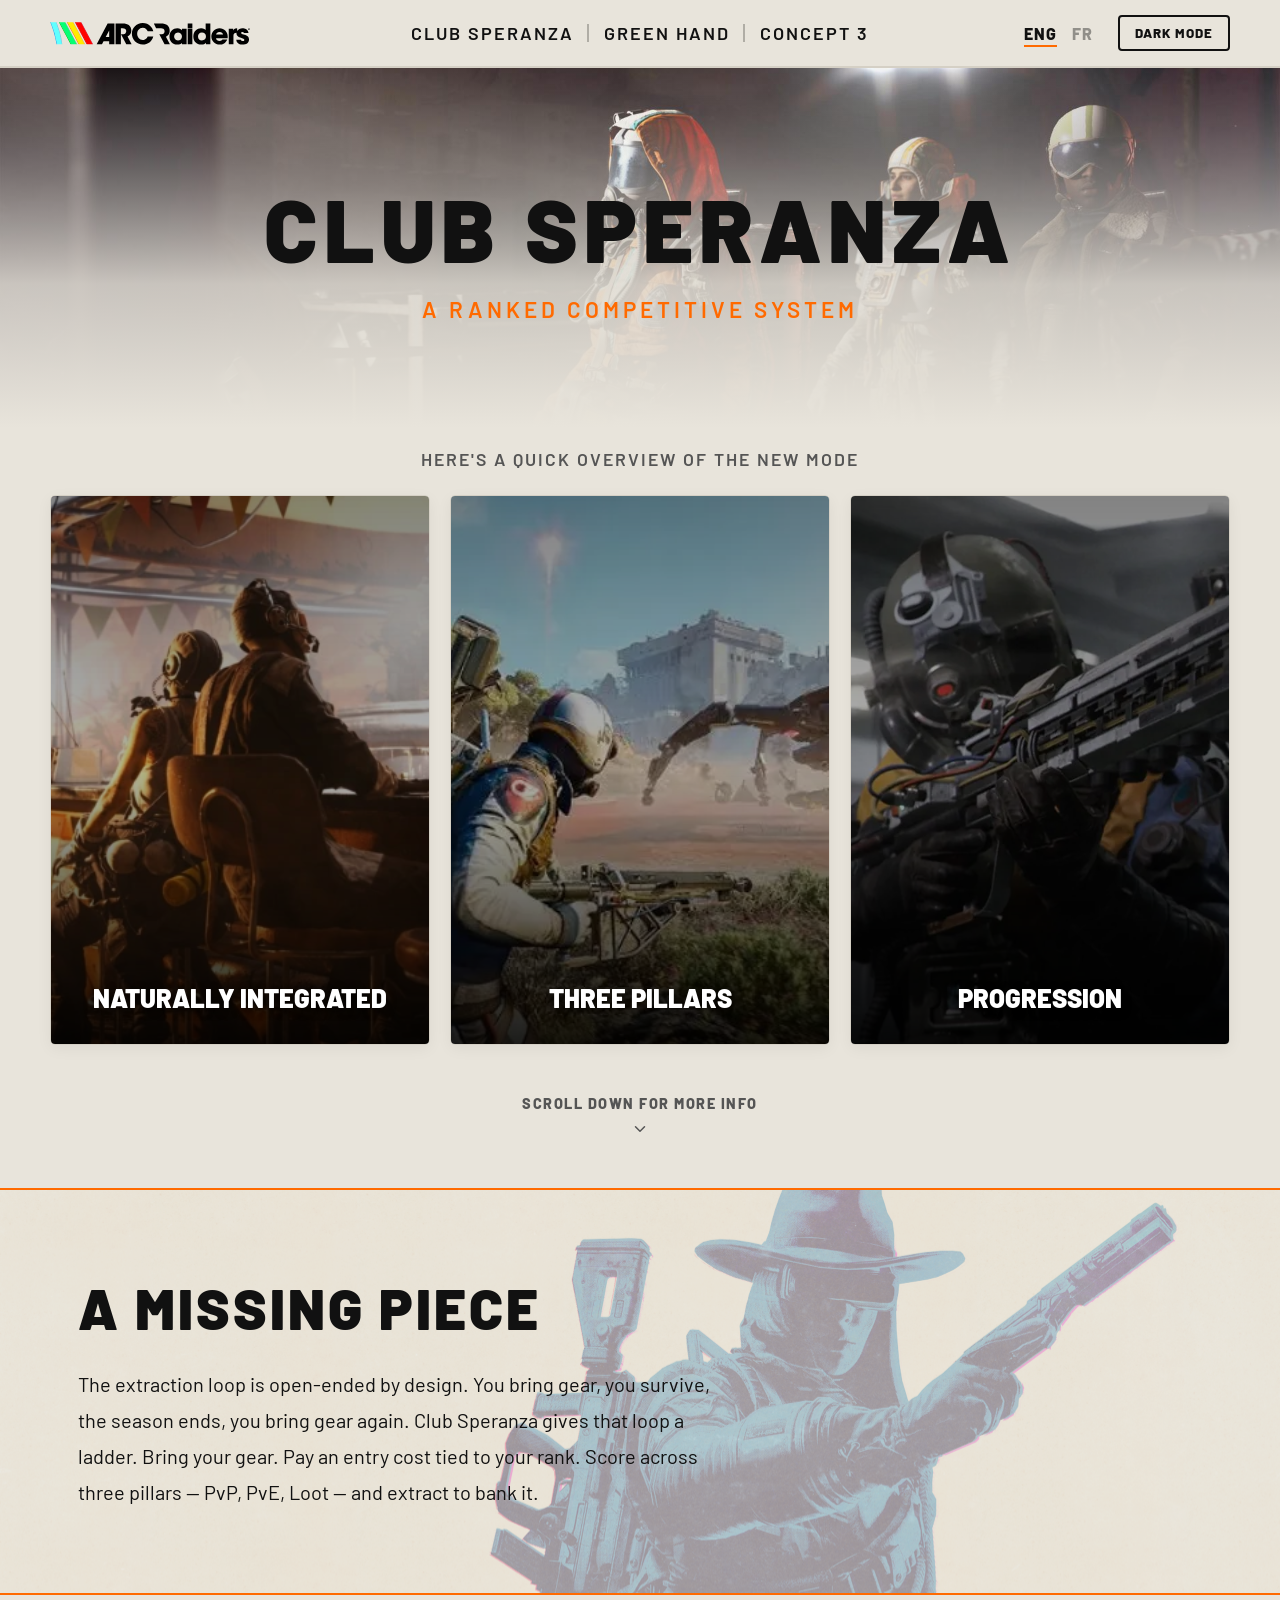
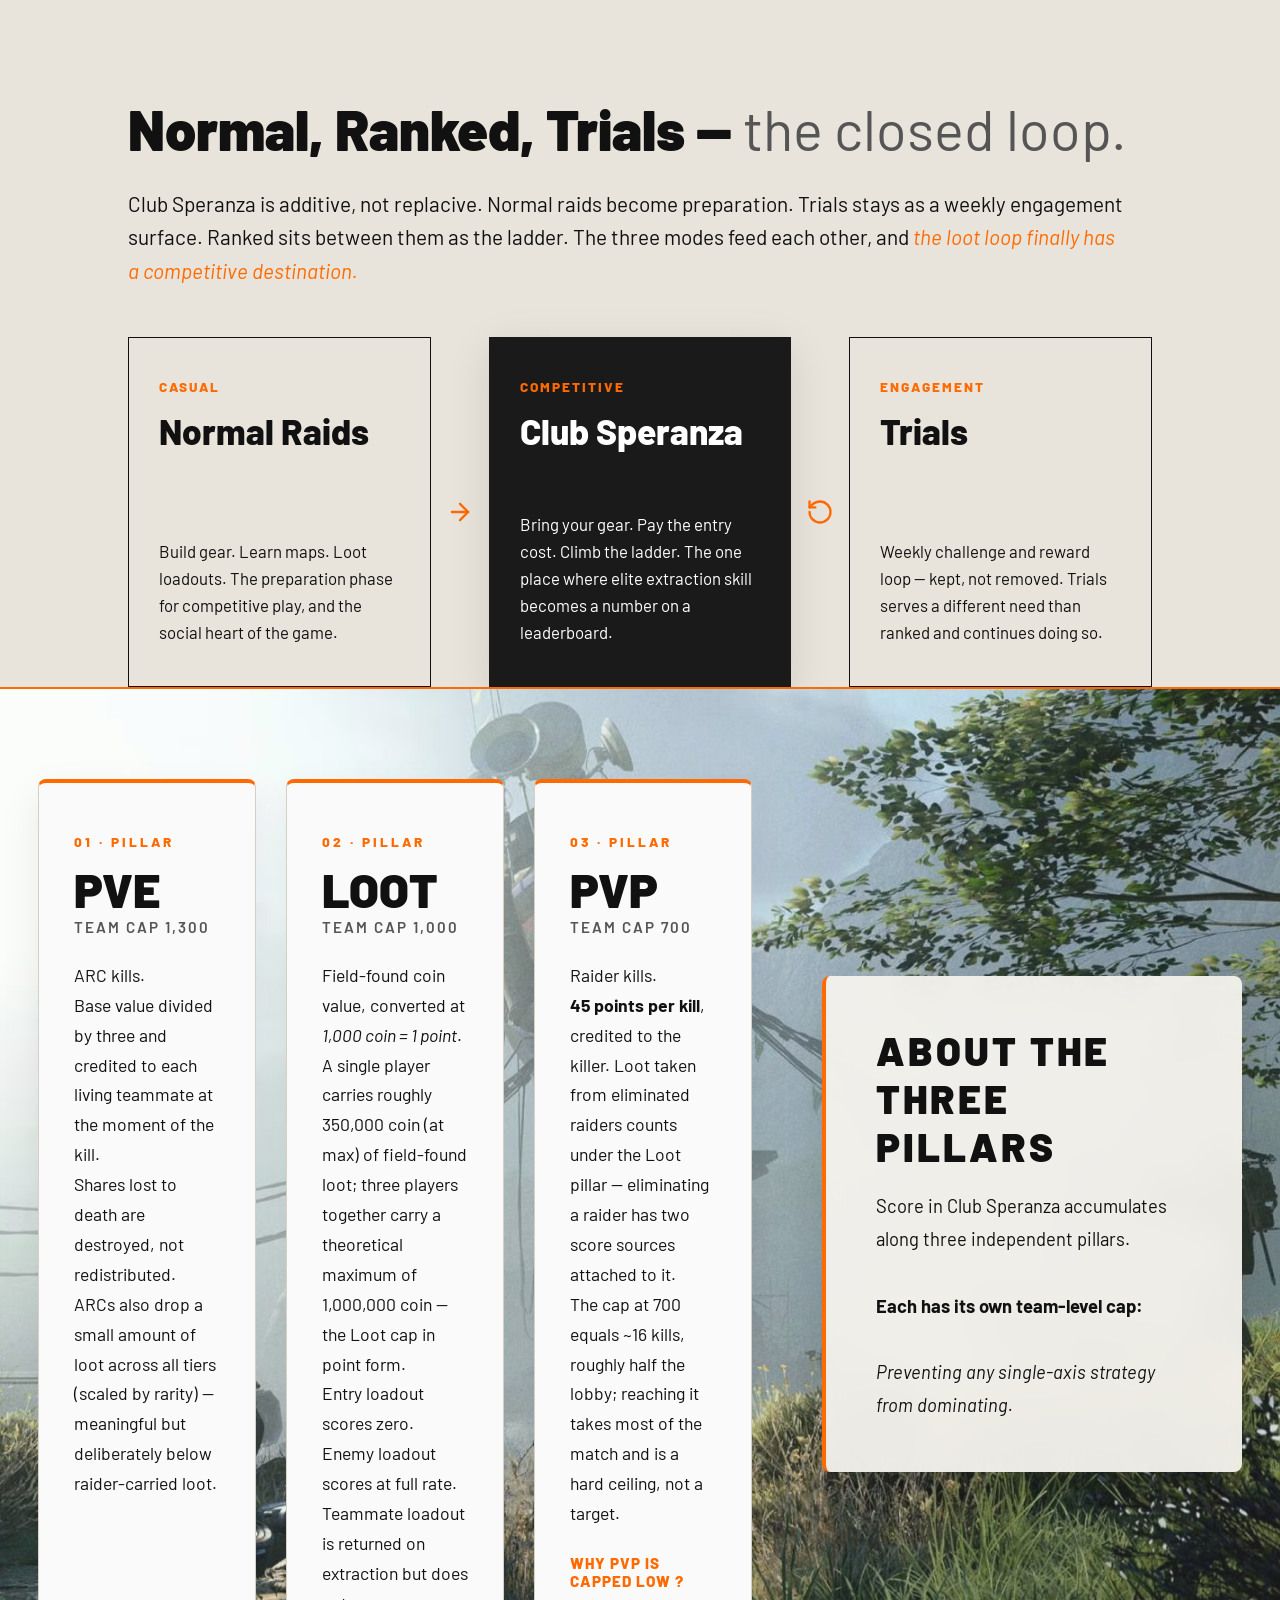
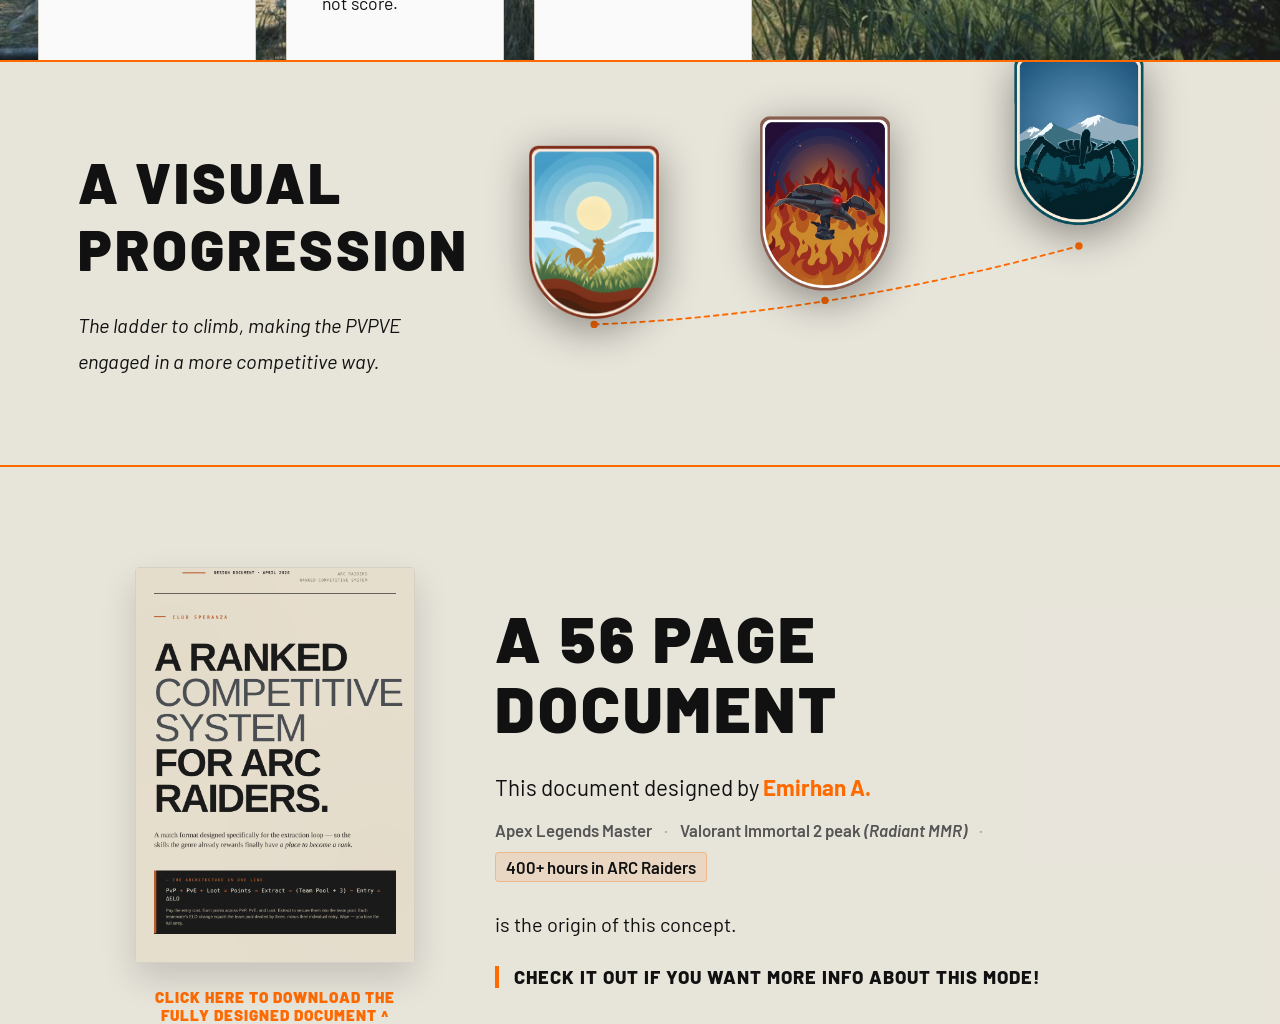
==== commit 012e0817: "Concept 2 done" ====
--- a/index.html
+++ b/index.html
@@ -13,25 +13,6 @@
 </head>
 <body>
 
-<nav>
-        <div class="nav-logo-container">
-            <div class="dynamic-logo"></div>
-        </div>
-<div class="nav-links">
-    <a href="index.html" class="nav-speranza">Club Speranza</a>
-    <a href="concept2.html" class="nav-concept2">Green Hand</a>
-    <a href="concept3.html" class="nav-concept3">Concept 3</a>
-</div>
-        <div class="nav-spacer" style="display: flex; align-items: center; justify-content: flex-end;">
-            <div class="lang-flags">
-                <span class="flag active" title="English">ENG</span>
-                <a href="index-fr.html" style="text-decoration: none; color: inherit;">
-                    <span class="flag" title="Français">FR</span>
-                </a>
-            </div>
-            <button class="theme-btn" id="theme-toggle">Dark Mode</button>
-        </div>
-    </nav>
 
     <header class="hero-container">
         <div class="hero-bg"></div>
@@ -238,11 +219,6 @@
             });
         });
 
-        const themeToggleBtn = document.getElementById('theme-toggle');
-        themeToggleBtn.addEventListener('click', function() {
-            document.body.classList.toggle('dark-theme');
-            themeToggleBtn.textContent = document.body.classList.contains('dark-theme') ? 'Light Mode' : 'Dark Mode';
-        });
 
         const infoContents = document.querySelectorAll('.info-content');
         const observerOptions = { root: null, rootMargin: '0px', threshold: 0.1 };
@@ -289,5 +265,8 @@
             });
         });
     </script>
+
+
+<script src="navbar.js"></script>
 </body>
 </html>
--- a/style.css
+++ b/style.css
@@ -1029,95 +1029,6 @@
 }
 
 
-/* --- STYLING DE LA CARTE PROJET (GREENHOUSE) --- */
-.project-card {
-    position: relative;
-    /* 1. On supprime width: 100%, dans une grille c'est souvent inutile et ça fait déborder */
-    box-sizing: border-box; 
-    aspect-ratio: 16 / 9; 
-    border-radius: 6px;
-    overflow: hidden;
-    cursor: pointer;
-    box-shadow: 0 4px 15px rgba(0, 0, 0, 0.5);
-    border: 2px solid var(--accent); /* Ton contour */
-    
-    /* 2. L'astuce : une toute petite marge pour que la bordure ne colle pas la paroi invisible du parent */
-    margin: 2px; 
-    
-    transition: transform 0.2s ease, border-color 0.2s ease;
-}
-
-/* CARTE PROJET UNIQUE ET PLUS GRANDE */
-.project-card.large-card {
-    width: 100%;
-    max-width: 650px;
-    height: auto; 
-}
-
-.project-card:hover {
-    transform: scale(1.02);
-    z-index: 10;
-    /* On cache la bordure orange fixe pour laisser passer le halo tournant */
-    border-color: transparent !important; 
-}
-
-/* Le faisceau lumineux MULTI-LUMIÈRES */
-.project-card::before {
-    content: '';
-    position: absolute;
-    top: 50%;
-    left: 50%;
-    width: 150%;
-    aspect-ratio: 1 / 1; 
-    background: conic-gradient(
-        from 0deg, 
-        transparent 0%, 
-        transparent 25%, 
-        rgba(var(--accent-rgb), 0.5) 45%, /* Lueur dynamique ici */
-        rgba(138, 43, 226, 0.7) 60%,  
-        rgba(255, 0, 128, 0.8) 75%,   
-        rgba(170, 0, 255, 0.9) 85%,   
-        rgba(255, 255, 255, 0.9) 95%, 
-        #ffffff 100%                  
-    );
-    animation: spin-glow 3s linear infinite;
-    transform: translate(-50%, -50%);
-    opacity: 0;
-    transition: opacity 0.4s ease;
-    z-index: 0;
-}
-
-.project-card:hover::before {
-    opacity: 1;
-}
-
-@keyframes spin-glow {
-    /* Le translate(-50%, -50%) permet de garder le carré parfaitement centré pendant qu'il tourne */
-    0% { transform: translate(-50%, -50%) rotate(0deg); }
-    100% { transform: translate(-50%, -50%) rotate(360deg); }
-}
-
-/* Le masque central de l'image */
-.project-content {
-    position: absolute;
-    /* PAR DÉFAUT : 0px. L'image touche les bords, aucun contour noir visible ! */
-    inset: 0px; 
-    background-color: var(--card-bg-closed);
-    background-size: cover;
-    background-position: center;
-    border-radius: 4px; 
-    z-index: 1;
-    display: flex;
-    align-items: flex-end; 
-    padding: 0; 
-    /* Animation fluide pour révéler le bord au survol */
-    transition: inset 0.3s ease;
-}
-
-.project-card:hover .project-content {
-    /* AU SURVOL : l'image s'enfonce très légèrement (3px) pour révéler le halo */
-    inset: 3px; 
-}
 
 /* LA BARRE SEMI-TRANSPARENTE */
 /* --- NOUVEAU MODAL STYLE JEU (ARC RAIDERS) --- */
@@ -1686,19 +1597,17 @@
 .project-card {
     position: relative;
     width: 100%;
-    aspect-ratio: 16 / 9; /* Le fameux ratio rectangulaire */
+    aspect-ratio: 16 / 9;
     border-radius: 6px;
     overflow: hidden;
     cursor: pointer;
     box-shadow: 0 4px 15px rgba(0, 0, 0, 0.5);
     border: 1px solid rgba(255, 255, 255, 0.1);
-    transition: transform 0.2s ease, border-color 0.2s ease;
-}
-
-.project-card:hover {
-    transform: translateY(-5px); /* Petit effet au survol */
-    border-color: var(--accent); /* Bordure orange */
-}
+    /* On a retiré le transform d'ici, on ne garde que le border-color */
+    transition: border-color 0.2s ease; 
+}
+
+
 
 /* L'image de fond prend toute la place */
 .project-content {
@@ -1916,6 +1825,106 @@
 
 
 
+/* --- 1. HARVEST ALERT & BOUNCING ICON --- */
+.harvest-alert {
+    display: flex;
+    align-items: center;
+    gap: 15px;
+    margin-top: 20px;
+    padding-top: 15px;
+    border-top: 1px solid rgba(255, 255, 255, 0.1);
+    color: #fff;
+    font-size: 1.2rem;
+    font-weight: 600;
+}
+
+.bounce-icon {
+    width: 24px;
+    height: 24px;
+    animation: bounce 2s infinite;
+}
+
+@keyframes bounce {
+    0%, 20%, 50%, 80%, 100% { transform: translateY(0); }
+    40% { transform: translateY(-8px); }
+    60% { transform: translateY(-4px); }
+}
+
+/* --- 2. ICÔNES DE DESCRIPTION EN BLEU --- */
+.upgrade-desc {
+    display: flex;
+    align-items: flex-start;
+    gap: 8px;
+}
+
+.desc-icon-blue {
+    width: 14px;
+    height: 14px;
+    flex-shrink: 0;
+    margin-top: 2px;
+    /* Ce filtre transforme le blanc/noir de l'image en cyan/bleu néon */
+    filter: invert(50%) sepia(100%) saturate(500%) hue-rotate(180deg) brightness(120%);
+}
+
+/* --- 3. ANIMATION DE REFUS (SHAKE) --- */
+.shake {
+    animation: shake 0.4s cubic-bezier(.36,.07,.19,.97) both;
+}
+
+@keyframes shake {
+    10%, 90% { transform: translate3d(-2px, 0, 0); }
+    20%, 80% { transform: translate3d(4px, 0, 0); }
+    30%, 50%, 70% { transform: translate3d(-6px, 0, 0); }
+    40%, 60% { transform: translate3d(6px, 0, 0); }
+}
+
+/* --- 4. CORRECTION DU BOUTON FERMER --- */
+#projectModal /* --- CORRECTION DU BOUTON FERMER --- */
+.close-btn {
+    position: absolute;
+    top: 20px;
+    right: 30px;
+    color: #ffffff;
+    font-size: 2.5rem; 
+    cursor: pointer;
+    z-index: 9999 !important; /* Force le premier plan pour éviter les superpositions invisibles */
+    transition: color 0.2s ease;
+    line-height: 1;
+}
+.close-btn:hover {
+    color: #ffb400;
+}
+
+
+/* Filtre pour rendre l'icône verte (#43c05c) */
+.project-icon-green {
+    width: 22px;
+    height: 22px;
+    filter: invert(65%) sepia(21%) saturate(1088%) hue-rotate(81deg) brightness(92%) contrast(83%);
+}
+
+
+
+
+
+
+
+
+
+
+
+
+
+
+
+
+
+
+
+
+
+
+
 
 
 
@@ -1933,31 +1942,39 @@
     --section-opacity: 0.6; /* Fond sombre pour faire ressortir les cases */
 }
 
-/* Layout à deux colonnes */
+#section-concept-4 {
+    padding-left: 3% !important;  /* Pousse le contenu jusqu'au bord gauche (au lieu de 10%) */
+    padding-right: 3% !important; /* Pareil à droite pour équilibrer */
+}
+
+/* 2. On autorise le conteneur à prendre toute cette nouvelle place */
 .dual-box-layout {
     display: flex !important;
     flex-direction: row !important;
-    gap: 40px;
+    gap: 60px;
     width: 100%;
-    max-width: 1400px !important;
-    justify-content: center;
-}
-
-/* Case de gauche (Modifiable) */
+    max-width: 1800px !important; /* On passe de 1400px à 1800px pour couvrir les grands écrans */
+    justify-content: flex-start; /* On force l'alignement pour que ça démarre bien à gauche */
+    align-items: center; 
+    padding: 30px 0; 
+}
+
+/* 3. On donne un appétit d'ogre à la case de gauche */
 .left-modifier-box {
-    flex: 1.2;
+    flex: 2.8; /* La case blanche va maintenant prendre 2.8 fois plus de place que la case de droite */
     min-height: 400px;
     display: flex;
     align-items: center;
     justify-content: center;
     border-left: none !important;
-    border-right: 4px solid var(--accent); /* Bordure accentuée à droite */
-}
-
-/* Case de droite (Titre + Texte) */
+    border-right: 4px solid var(--accent);
+}
+
+/* 4. On garde la case de droite compacte */
 .right-info-box {
-    flex: 1;
+    flex: 1; /* Reste à 1, ce qui permet à la case de gauche de la pousser vers la droite */
     text-align: left;
+    padding: 40px;
 }
 
 /* Adaptation pour les petits écrans */
@@ -1968,4 +1985,665 @@
     .left-modifier-box, .right-info-box {
         width: 100%;
     }
+}
+
+
+/* --- BOUNTY BOARD (CONTRATS & DONATIONS) --- */
+
+.donation-board-container {
+    background-color: #ffffff !important; /* Fond blanc comme sur l'image */
+    display: flex;
+    flex-direction: row; /* Met le contrat à gauche et la donation à droite */
+    padding: 20px !important;
+    gap: 30px;
+    border: 2px solid rgba(0, 0, 0, 0.1);
+    color: #000; /* Texte noir sur fond blanc */
+    
+}
+
+/* --- COLONNE GAUCHE : DAILY CONTRACT --- */
+.daily-contract-panel {
+    background-color: #8c9199; /* Gris du fond du contrat */
+    border-radius: 12px;
+    padding: 15px;
+    width: 35%;
+    display: flex;
+    flex-direction: column;
+    gap: 15px;
+}
+
+.contract-header-pill {
+    background-color: #0a0b10;
+    color: #fff;
+    text-align: center;
+    padding: 8px 15px;
+    border-radius: 50px;
+    font-weight: 800;
+    font-size: 0.9rem;
+    letter-spacing: 1px;
+}
+
+.contract-card {
+    background-color: #fff;
+    border-radius: 8px;
+    padding: 15px;
+    display: flex;
+    flex-direction: column;
+    gap: 10px;
+}
+
+.difficulty-tag {
+    background-color: #ff3333; /* Rouge pour Hard, tu peux changer en vert/bleu pour normal */
+    color: #fff;
+    font-size: 0.7rem;
+    font-weight: 800;
+    padding: 3px 8px;
+    align-self: flex-start;
+}
+
+.contract-title {
+    margin: 0;
+    font-size: 1.1rem;
+    font-weight: 900;
+}
+
+.contract-desc {
+    font-size: 0.85rem;
+    color: #333;
+    margin: 0;
+}
+
+.contract-progress {
+    display: flex;
+    align-items: center;
+    gap: 10px;
+    border-bottom: 1px solid #eee;
+    padding-bottom: 10px;
+}
+
+.mini-bar-bg {
+    flex-grow: 1;
+    height: 14px;
+    border: 1px solid #ccc;
+    border-radius: 50px;
+    background: #fff;
+}
+
+.mini-bar-fill {
+    height: 100%;
+    background: #000;
+    border-radius: 50px;
+}
+
+.mini-progress-text {
+    font-weight: 800;
+    font-size: 0.9rem;
+}
+
+.contract-rewards-section {
+    display: flex;
+    flex-direction: column;
+    gap: 5px;
+}
+
+.rewards-label {
+    font-size: 0.8rem;
+    font-weight: 800;
+}
+
+.reward-icons {
+    display: flex;
+    gap: 10px;
+}
+
+.reward-item {
+    display: flex;
+    flex-direction: column;
+    align-items: center;
+    font-size: 0.8rem;
+    font-weight: 800;
+}
+
+.reward-item img {
+    width: 40px;
+    height: 40px;
+    object-fit: contain;
+    background: #f0f0f0;
+    border-radius: 6px;
+    padding: 5px;
+}
+
+.btn-yellow-accept {
+    background-color: #ffcc00;
+    color: #000;
+    border: none;
+    border-radius: 6px;
+    padding: 12px;
+    font-weight: 900;
+    font-size: 1rem;
+    cursor: pointer;
+    transition: background 0.2s;
+}
+
+.btn-yellow-accept:hover { background-color: #e6b800; }
+
+/* --- COLONNE DROITE : WEEKLY DONATION --- */
+.weekly-donation-panel {
+    width: 65%;
+    display: flex;
+    flex-direction: column;
+    gap: 15px;
+}
+
+.top-tags-row {
+    display: flex;
+    gap: 10px;
+}
+
+.tag-yellow { background-color: #70d81b; color: #000; padding: 6px 60px; font-weight: 800; font-size: 0.8rem; }
+.tag-black { background-color: #0a0b10; color: #fff; padding: 4px 15px; font-weight: 800; font-size: 0.8rem; border-radius: 50px; }
+
+.donation-lore {
+    font-style: italic;
+    font-size: 0.95rem;
+    color: #444;
+    border-bottom: 1px solid #ddd;
+    padding-bottom: 15px;
+    margin: 0;
+}
+
+.progress-section-title {
+    display: flex;
+    align-items: center;
+    gap: 10px;
+}
+
+.title-icon { width: 40px; height: 40px; }
+.progress-section-title h4 { margin: 0; font-size: 1.2rem; font-weight: 900; }
+
+/* La grosse barre de l'image */
+.big-progress-wrapper {
+    background-color: #8c9199; /* Gros contour gris */
+    padding: 15px;
+    border-radius: 12px;
+    display: flex;
+    flex-direction: column;
+    gap: 10px;
+}
+
+.big-progress-track {
+    background-color: #ffffff; /* Intérieur blanc */
+    height: 35px;
+    border-radius: 50px;
+    overflow: hidden;
+}
+
+.big-progress-fill {
+    background-color: #ffcc00; /* Remplissage jaune Arc */
+    height: 100%;
+}
+
+.progress-numbers {
+    text-align: right;
+    color: #fff;
+    font-weight: 800;
+    font-size: 0.9rem;
+}
+
+/* Liste des Buffs */
+.donation-buffs ul {
+    margin: 0;
+    padding-left: 20px;
+    color: #222;
+}
+
+.donation-buffs li {
+    margin-bottom: 5px;
+    font-size: 0.95rem;
+}
+
+.donation-separator {
+    border: none;
+    border-top: 1px solid #ddd;
+    margin: 10px 0;
+}
+
+/* Bouton See the program */
+.btn-pill-black {
+    background-color: #0a0b10;
+    color: #fff;
+    border: none;
+    border-radius: 50px;
+    padding: 12px;
+    font-weight: 800;
+    font-size: 0.9rem;
+    cursor: pointer;
+    transition: transform 0.2s;
+}
+
+.btn-pill-black:hover { transform: scale(1.02); }
+
+/* Faire respirer la case principale */
+.donation-board-container {
+    padding: 35px !important; /* Plus de padding intérieur */
+    gap: 45px; /* Plus d'espace entre la gauche et la droite */
+}
+
+/* On donne plus de place à la colonne de droite pour étirer la barre */
+.daily-contract-panel { width: 35%; }
+.weekly-donation-panel { width: 65%; }
+
+
+/* --- TIMER & INFO BUBBLE --- */
+.weekly-timer-row {
+    display: flex;
+    justify-content: flex-end;
+    align-items: center;
+    gap: 8px;
+    margin-bottom: -5px; /* Le rapproche légèrement de la barre grise */
+}
+
+.timer-text {
+    font-weight: 800;
+    color: #ff3333; /* Rouge alerte pour le timer, ou noir si tu préfères */
+    font-size: 0.85rem;
+}
+
+/* La bulle 'i' */
+.info-bubble {
+    display: flex;
+    align-items: center;
+    justify-content: center;
+    width: 18px;
+    height: 18px;
+    background-color: #ccc;
+    color: #000;
+    border-radius: 50%;
+    font-size: 0.75rem;
+    font-weight: bold;
+    font-family: serif;
+    cursor: help;
+    position: relative;
+}
+
+/* L'infobulle qui apparaît au hover */
+.info-bubble::after {
+    content: attr(data-tooltip);
+    position: absolute;
+    bottom: 130%;
+    left: 50%;
+    transform: translateX(-50%);
+    background-color: #0a0b10;
+    color: #fff;
+    padding: 6px 12px;
+    border-radius: 4px;
+    font-size: 0.75rem;
+    white-space: nowrap;
+    opacity: 0;
+    visibility: hidden;
+    transition: opacity 0.2s ease;
+    pointer-events: none;
+    z-index: 10;
+}
+
+.info-bubble:hover::after {
+    opacity: 1;
+    visibility: visible;
+}
+
+/* --- BUFFS --- */
+.buffs-condition {
+    font-weight: 900;
+    font-size: 0.95rem;
+    margin-bottom: 8px;
+    color: #000;
+}
+
+
+
+
+
+
+
+
+
+
+
+/* ========================================= */
+/* --- APRES TEST --- */
+/* ========================================= */
+
+
+
+
+
+
+
+
+/* ========================================= */
+/* --- CONTENEUR LUMINEUX UNIVERSEL --- */
+/* ========================================= */
+
+/* Variables pour la 1ère salve */
+@property --angle-cyan { syntax: '<angle>'; initial-value: 135deg; inherits: false; }
+@property --angle-magenta { syntax: '<angle>'; initial-value: 135deg; inherits: false; }
+
+/* Variables pour la 2ème salve (identiques) */
+@property --angle-cyan-2 { syntax: '<angle>'; initial-value: 135deg; inherits: false; }
+@property --angle-magenta-2 { syntax: '<angle>'; initial-value: 135deg; inherits: false; }
+
+.glow-wrapper {
+    position: relative;
+    display: inline-flex;
+    z-index: 1;
+}
+
+.glow-wrapper::before,
+.glow-wrapper::after {
+    content: '';
+    position: absolute;
+    z-index: -1;
+    top: -5px; bottom: -5px; left: -5px; right: -5px;
+    border-radius: 11px;
+    pointer-events: none;
+    opacity: 0;
+    transition: opacity 0.3s ease;
+    padding: 3px;
+    
+    /* Version WebKit (Chrome, Safari, Edge) */
+    -webkit-mask:
+        linear-gradient(#fff 0 0) content-box,
+        linear-gradient(#fff 0 0);
+    -webkit-mask-composite: xor;
+    
+    /* Version Standard (Firefox et standards du web) - C'est ça qui enlève l'erreur ! */
+    mask:
+        linear-gradient(#fff 0 0) content-box,
+        linear-gradient(#fff 0 0);
+    mask-composite: exclude;
+}
+
+/* 1. FAISCEAU DU BAS / GAUCHE */
+.glow-wrapper::before {
+    clip-path: polygon(0 0, 100% 100%, 0 100%);
+    background: 
+        /* --- SALVE 1 --- */
+        conic-gradient(
+            from var(--angle-cyan) at 50% 50%,
+            transparent 0deg,
+            transparent 220deg,           /* LE GAP (petit espace noir de 40°) */
+            rgba(255, 0, 255, 0) 220deg,  /* Début de la queue (fondu invisible) */
+            #ff00ff 255deg,               /* 25% VIOLET */
+            #00ffff 290deg,               /* 25% BLEU */
+            #ffffff 325deg,               /* 50% BLANC (commence ici) */
+            #ffffff 350deg,               /* Le blanc reste massif */
+            transparent 360deg            /* LE FONDU DE LA TÊTE (sur 10°) */
+        ),
+        /* --- SALVE 2 (Superposée) --- */
+        conic-gradient(
+            from var(--angle-cyan-2) at 50% 50%,
+            transparent 0deg,
+            transparent 220deg,           
+            rgba(255, 0, 255, 0) 220deg,  
+            #ff00ff 255deg,               
+            #00ffff 290deg,               
+            #ffffff 325deg,               
+            #ffffff 350deg,               
+            transparent 360deg            
+        );
+}
+
+/* 2. FAISCEAU DE DROITE / HAUT */
+.glow-wrapper::after {
+    clip-path: polygon(0 0, 100% 0, 100% 100%);
+    background: 
+        /* --- SALVE 1 --- */
+        conic-gradient(
+            from var(--angle-magenta) at 50% 50%,
+            transparent 0deg,             /* LE FONDU DE LA TÊTE (sur 10°) */
+            #ffffff 10deg,                /* Fin du fondu, le blanc est pur */
+            #ffffff 35deg,                /* 50% BLANC (finit ici) */
+            #00ffff 70deg,                /* 25% BLEU */
+            #ff00ff 105deg,               /* 25% VIOLET */
+            rgba(255, 0, 255, 0) 140deg,  /* Fin de la queue en fondu invisible */
+            transparent 140deg,           /* LE GAP (petit espace noir de 40°) */
+            transparent 360deg            
+        ),
+        /* --- SALVE 2 (Superposée) --- */
+        conic-gradient(
+            from var(--angle-magenta-2) at 50% 50%,
+            transparent 0deg,             
+            #ffffff 10deg,                
+            #ffffff 35deg,                
+            #00ffff 70deg,                
+            #ff00ff 105deg,               
+            rgba(255, 0, 255, 0) 140deg,  
+            transparent 140deg,           
+            transparent 360deg            
+        );
+}
+
+.glow-wrapper:hover {
+    z-index: 10;
+}
+
+/* AJOUT : Classe utilitaire pour soulever l'ensemble (Carte + Lumière) */
+.glow-wrapper.lift-on-hover:hover {
+    transform: translateY(-5px);
+}
+
+.glow-wrapper:hover::before {
+    opacity: 1;
+    /* On lance les deux salves, la 2ème démarre avec un décalage parfait de la moitié du temps */
+    animation: 
+        rotateCyan 3s linear infinite,
+        rotateCyan2 3s linear infinite -1.5s;
+}
+
+.glow-wrapper:hover::after {
+    opacity: 1;
+    animation: 
+        rotateMagenta 3s linear infinite,
+        rotateMagenta2 3s linear infinite -1.5s;
+}
+
+/* Keyframes Salve 1 */
+@keyframes rotateCyan {
+    0% { --angle-cyan: 135deg; }
+    100% { --angle-cyan: 495deg; }
+}
+@keyframes rotateMagenta {
+    0% { --angle-magenta: 135deg; }
+    100% { --angle-magenta: -225deg; }
+}
+
+/* Keyframes Salve 2 */
+@keyframes rotateCyan2 {
+    0% { --angle-cyan-2: 135deg; }
+    100% { --angle-cyan-2: 495deg; }
+}
+@keyframes rotateMagenta2 {
+    0% { --angle-magenta-2: 135deg; }
+    100% { --angle-magenta-2: -225deg; }
+}
+
+
+
+
+
+
+
+
+
+
+
+
+
+
+
+
+
+
+
+
+
+
+/* ========================================= */
+/* --- FENÊTRE D'INFORMATION (TOOLTIP) --- */
+/* ========================================= */
+
+/* 1. Détection de la rareté pour la couleur des tags */
+/* Le wrapper détecte la classe de l'enfant et crée une variable de couleur */
+.glow-wrapper:has(.rarity-legendary) { --rarity-color: #ffcc00; } /* Jaune */
+.glow-wrapper:has(.rarity-epic) { --rarity-color: #c800ff; }      /* Violet (exemple) */
+.glow-wrapper:has(.rarity-rare) { --rarity-color: #00aaff; }      /* Bleu (exemple) */
+.glow-wrapper:has(.rarity-uncommon) { --rarity-color: #00ff66; }  /* Vert (exemple) */
+
+/* 2. Le conteneur global de la fenêtre */
+.item-tooltip {
+    position: absolute;
+    /* AJOUT : Décalage vers le haut pour correspondre à l'image (-20px) */
+    top: -50px; 
+    left: calc(100% + 15px); 
+    transform: translateX(10px); 
+    
+    width: 340px; 
+    background-color: #f3ece0;
+    border-radius: 4px;
+    box-shadow: 0 15px 35px rgba(0, 0, 0, 0.7), 0 0 0 1px rgba(255,255,255,0.05);
+    display: flex;
+    flex-direction: column;
+    
+    opacity: 0;
+    visibility: hidden;
+    pointer-events: none;
+    transition: all 0.2s cubic-bezier(0.2, 0.8, 0.2, 1);
+    z-index: 100;
+    overflow: hidden;
+}
+
+/* 3. Animation d'apparition par défaut (glisse depuis la droite) */
+.glow-wrapper:hover .item-tooltip {
+    opacity: 1;
+    visibility: visible;
+    transform: translateX(0); 
+}
+
+/* NOUVEAU : Classe de secours si manque d'espace (placement au-DESSUS) */
+.item-tooltip.position-top {
+    top: auto;
+    bottom: calc(100% + 15px);
+    left: 50%;
+    transform: translateX(-50%) translateY(10px);
+}
+
+.glow-wrapper:hover .item-tooltip.position-top {
+    transform: translateX(-50%) translateY(0);
+}
+
+/* 4. Le contenu (Tags, Titre, Description) */
+.tooltip-content {
+    padding: 16px;
+}
+
+.tooltip-tags {
+    display: flex;
+    gap: 4px; /* Espace légèrement réduit pour coller au design original */
+    margin-bottom: 12px;
+}
+
+.tooltip-tag {
+    background-color: var(--rarity-color, #444); 
+    color: #121418;
+    font-family: 'Barlow', sans-serif;
+    font-weight: 600;
+    font-size: 0.75rem;
+    padding: 4px 6px;
+    border-radius: 2px;
+    text-transform: uppercase;
+    display: inline-flex;
+    align-items: center;
+    justify-content: center;
+    line-height: 1;
+}
+
+/* Nouveau style spécifique pour la boîte contenant uniquement l'icône */
+.icon-only-tag {
+    padding: 4px; 
+    min-width: 20px; /* Assure que la boîte reste carrée */
+}
+
+/* Taille de l'icône dans la boîte de tag (L'icône KEY) */
+.tag-icon {
+    width: 14px;
+    height: 14px;
+    object-fit: contain;
+    display: block;
+    filter: brightness(0); /* AJOUT : Force le PNG à devenir noir */
+}
+
+.tooltip-title {
+    font-family: 'Barlow', sans-serif;
+    font-weight: 700;
+    font-size: 1.25rem;
+    line-height: 1.1;
+    color: #121418;
+    margin-bottom: 12px;
+    text-transform: uppercase;
+}
+
+.tooltip-desc {
+    font-family: 'Barlow', sans-serif;
+    font-weight: 500;
+    font-size: 0.95rem;
+    line-height: 1.4;
+    color: #121418;
+}
+
+/* 5. Le Footer (Poids et Prix) */
+.tooltip-footer {
+    display: flex;
+    background-color: #dfd5c3; 
+    border-top: 1px solid #d1c6b2;
+}
+
+.footer-stat {
+    flex: 1;
+    padding: 10px 0;
+    text-align: center;
+    font-family: 'Barlow', sans-serif;
+    font-weight: 700;
+    font-size: 1rem;
+    color: #121418;
+    display: flex;
+    justify-content: center;
+    align-items: center;
+    gap: 8px;
+}
+
+/* Taille des icônes Poids et Monnaie en PNG */
+.footer-icon {
+    width: 18px;
+    height: 18px;
+    object-fit: contain;
+    filter: brightness(0); /* AJOUT : Force le PNG à devenir noir */
+}
+
+.footer-stat:first-child {
+    border-right: 1px solid #d1c6b2;
+}
+
+/* ========================================= */
+/* --- EXCEPTIONS SELON LA RARETÉ --- */
+/* ========================================= */
+
+/* Quand c'est Epic, l'icône du tag devient blanche */
+.glow-wrapper:has(.rarity-epic) .tag-icon {
+    filter: brightness(0) invert(1); 
+}
+
+/* (Optionnel) Je te conseille d'ajouter ça aussi pour que le texte du tag 
+   passe en blanc sur le fond violet, ce sera plus lisible ! */
+.glow-wrapper:has(.rarity-epic) .tooltip-tag {
+    color: #ffffff;
 }
